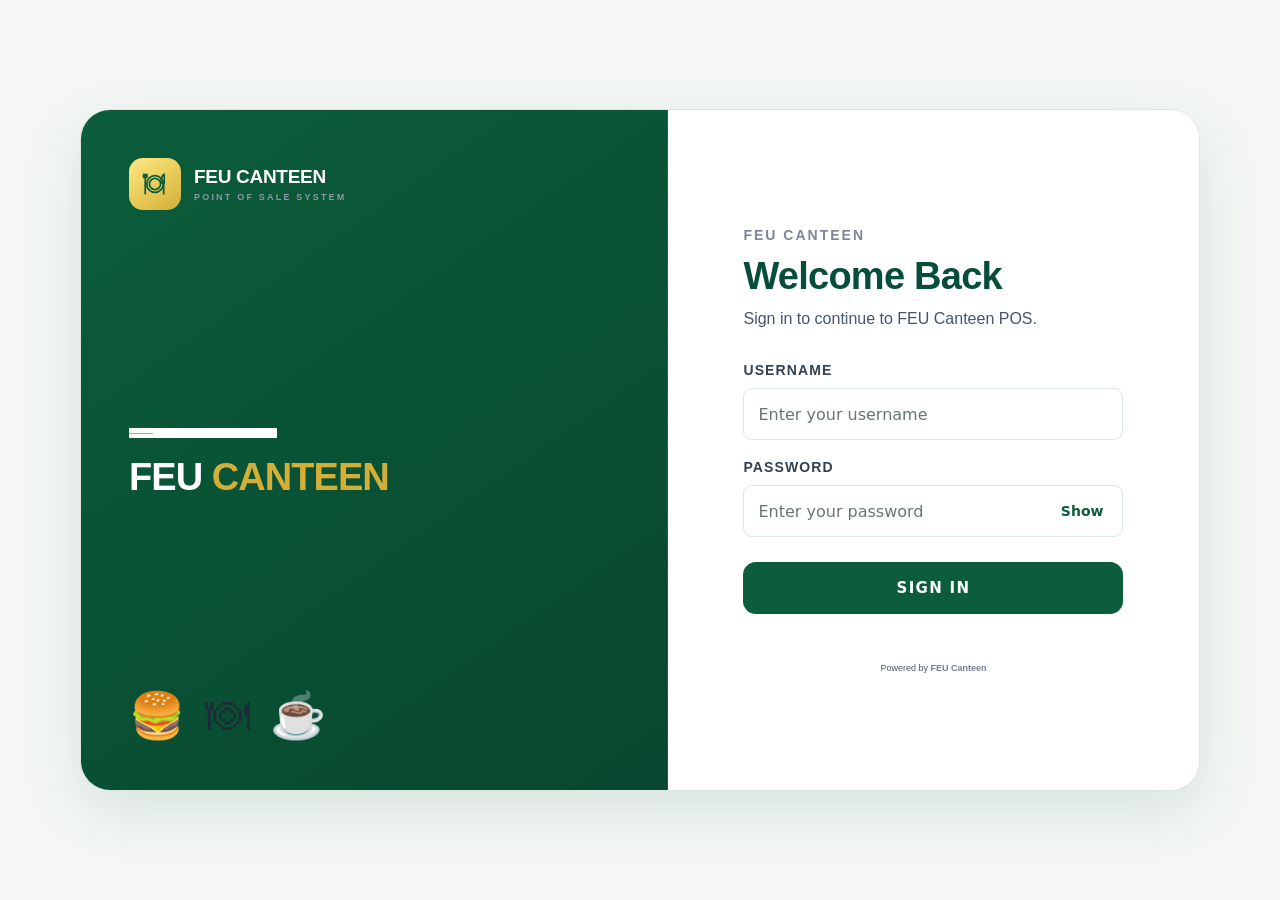
==== pages/account.html @ 1dea034b "Add files via upload" ====
<!DOCTYPE html>
<html lang="en">
<head>

    <meta charset="UTF-8">

    <meta
        name="viewport"
        content="width=device-width, initial-scale=1.0"
    >

    <title>Account Management - FEU CANTEEN</title>

    <link
        rel="stylesheet"
        href="../css/style.css"
    >

    <link
        rel="stylesheet"
        href="../css/canteen_motion.css"
    >

    <style>

        .account-page {
            max-width: 1500px;
            margin: auto;
            padding: 35px 42px;
        }

        .account-heading {
            display: flex;
            justify-content: space-between;
            align-items: flex-end;
            gap: 20px;
            margin-bottom: 22px;
        }

        .account-heading h2 {
            margin-top: 8px;
            font-family: "Playfair Display", Georgia, serif;
            font-size: 34px;
        }

        .account-heading p {
            margin-top: 6px;
            color: #7d869a;
            font-size: 12px;
        }

        .account-grid {
            display: grid;
            grid-template-columns: 1fr 1.6fr;
            gap: 16px;
        }

        .account-card {
            padding: 23px;
            border: 1px solid rgba(255,255,255,.08);
            border-radius: 18px;
            background: rgba(255,255,255,.045);

        }

        .account-card h3 {
            font-size: 15px;
        }

        .account-card-subtitle {
            margin-top: 5px;
            color: #697287;
            font-size: 9px;
        }

        .profile-large {
            display: flex;
            align-items: center;
            gap: 14px;
            margin-top: 22px;
            padding: 15px;
            border-radius: 13px;
            background: rgba(255,255,255,.035);
        }

        .profile-large-avatar {
            width: 52px;
            height: 52px;
            display: grid;
            place-items: center;
            border-radius: 50%;
            background: linear-gradient(135deg,#D4AF37,#F5E8B0);
            color: #0B5D3B;
            font-weight: 800;
            font-size: 17px;
        }

        .profile-large strong {
            display: block;
            font-size: 13px;
        }

        .profile-large span {
            display: block;
            margin-top: 4px;
            color: #7d869a;
            font-size: 9px;
        }

        .account-info {
            margin-top: 18px;
        }

        .info-row {
            display: flex;
            justify-content: space-between;
            gap: 15px;
            padding: 11px 0;
            border-bottom: 1px solid rgba(255,255,255,.055);
        }

        .info-row span {
            color: #717a8e;
            font-size: 10px;
        }

        .info-row strong {
            font-size: 10px;
        }

        .account-actions {
            display: flex;
            gap: 9px;
            margin-top: 18px;
        }

        .account-button {
            height: 40px;
            padding: 0 15px;
            border: 1px solid rgba(255,255,255,.09);
            border-radius: 9px;
            background: rgba(255,255,255,.045);
            color: #d9ddea;
            font-size: 10px;
            font-weight: 700;
            cursor: pointer;
            transition: .3s ease;
        }

        .account-button:hover {
            transform: translateY(-2px);
            background: rgba(255,255,255,.08);
        }

        .account-button.primary {
            border: none;
            background: linear-gradient(135deg,#f8fafc,#D4AF37);
            color: #0B5D3B;
        }

        .account-button.danger {
            border-color: rgba(248,113,113,.18);
            color: #fca5a5;
        }

        .account-stats {
            display: grid;
            grid-template-columns: repeat(3,1fr);
            gap: 10px;
            margin-top: 18px;
        }

        .account-stat {
            padding: 15px;
            border-radius: 12px;
            background: rgba(255,255,255,.035);
        }

        .account-stat span {
            display: block;
            color: #717a8e;
            font-size: 9px;
        }

        .account-stat strong {
            display: block;
            margin-top: 7px;
            font-size: 22px;
        }

        .staff-table-wrap {
            margin-top: 18px;
            overflow-x: auto;
        }

        .staff-table {
            width: 100%;
            border-collapse: collapse;
            min-width: 620px;
        }

        .staff-table th {
            padding: 11px;
            border-bottom: 1px solid rgba(255,255,255,.08);
            color: #687186;
            font-size: 8px;
            text-align: left;
            text-transform: uppercase;
            letter-spacing: 1px;
        }

        .staff-table td {
            padding: 13px 11px;
            border-bottom: 1px solid rgba(255,255,255,.05);
            color: #d8dce6;
            font-size: 10px;
        }

        .role-badge,
        .status-badge {
            display: inline-flex;
            padding: 5px 8px;
            border-radius: 7px;
            font-size: 8px;
            font-weight: 700;
        }

        .role-badge {
            background: rgba(212,175,55,.1);
            color: #D4AF37;
        }

        .status-badge.active {
            background: rgba(52,211,153,.08);
            color: #6ee7b7;
        }

        .status-badge.inactive {
            background: rgba(248,113,113,.08);
            color: #fca5a5;
        }

        .table-actions {
            display: flex;
            gap: 6px;
        }

        .table-button {
            padding: 6px 9px;
            border: 1px solid rgba(255,255,255,.08);
            border-radius: 7px;
            background: rgba(255,255,255,.035);
            color: #aeb6c7;
            font-size: 8px;
            cursor: pointer;
        }

        .table-button:hover {
            background: rgba(255,255,255,.08);
            color: #ffffff;
        }

        .modal-overlay {
            position: fixed;
            inset: 0;
            display: none;
            align-items: center;
            justify-content: center;
            padding: 20px;
            background: rgba(0,0,0,.72);

            z-index: 100;
        }

        .modal-overlay.show {
            display: flex;
        }

        .modal-box {
            width: min(460px,100%);
            padding: 25px;
            border: 1px solid rgba(255,255,255,.09);
            border-radius: 18px;
            background: #101321;
            box-shadow: 0 30px 90px rgba(0,0,0,.5);
        }

        .modal-box h3 {
            font-size: 18px;
        }

        .modal-box p {
            margin-top: 5px;
            color: #747d91;
            font-size: 10px;
        }

        .modal-form {
            margin-top: 20px;
        }

        .modal-field {
            margin-bottom: 13px;
        }

        .modal-field label {
            display: block;
            margin-bottom: 6px;
            color: #7e879a;
            font-size: 9px;
        }

        .modal-field input,
        .modal-field select {
            width: 100%;
            height: 43px;
            padding: 0 12px;
            border: 1px solid rgba(255,255,255,.09);
            border-radius: 9px;
            outline: none;
            background: rgba(255,255,255,.045);
            color: #ffffff;
            font-size: 10px;
        }

        .modal-field select option {
            background: #171a28;
            color: #ffffff;
        }

        .modal-actions {
            display: flex;
            justify-content: flex-end;
            gap: 8px;
            margin-top: 18px;
        }

        .empty-staff {
            padding: 30px;
            text-align: center;
            color: #687186;
            font-size: 10px;
        }

        @media (max-width: 900px) {

            .account-grid {
                grid-template-columns: 1fr;
            }

        }

        @media (max-width: 600px) {

            .account-page {
                padding: 25px 20px;
            }

            .account-heading {
                align-items: flex-start;
                flex-direction: column;
            }

            .account-stats {
                grid-template-columns: 1fr;
            }

        }

    </style>

    <link rel="stylesheet" href="../css/canteen_theme.css">
    <style>
        @keyframes accountPageEntrance {
            from { opacity: 0; transform: translateY(8px); }
            to { opacity: 1; transform: translateY(0); }
        }

        .account-page {
            max-width: 1500px !important;
            padding: 28px 34px 36px !important;
            animation: accountPageEntrance 360ms cubic-bezier(.2,.7,.2,1) both;
        }

        .account-heading { margin-bottom: 24px !important; }
        .account-heading h2 { font-size: 36px !important; letter-spacing: -.025em !important; }
        .account-heading p { margin-top: 8px !important; }
        .account-heading #addStaffButton { align-self: center; }

        .account-grid {
            grid-template-columns: minmax(300px, .9fr) minmax(0, 1.45fr) !important;
            gap: 18px !important;
        }

        .account-card {
            padding: 22px !important;
            border: 1px solid #DCE6E1 !important;
            border-radius: 14px !important;
            background: #fff !important;
            box-shadow: 0 8px 24px rgba(31,41,55,.045) !important;
            transition: border-color .18s ease, box-shadow .18s ease, transform .18s ease;
        }

        .account-card:hover {
            border-color: #C8D9CF !important;
            box-shadow: 0 12px 28px rgba(31,41,55,.07) !important;
            transform: translateY(-1px);
        }

        .account-card h3 { font-size: 18px !important; }
        .account-card-subtitle { margin-top: 5px !important; font-size: 13px !important; }
        .profile-large {
            gap: 15px;
            margin-top: 20px;
            padding: 16px;
            border: 1px solid #E3ECE6;
            border-radius: 12px;
            background: #F7FAF8 !important;
        }

        .profile-large-avatar.profile-avatar {
            flex: 0 0 58px;
            width: 58px !important;
            height: 58px !important;
            min-width: 58px !important;
            border: 0 !important;
            background: #D4AF37 !important;
            color: #0B5D3B !important;
            font-size: 13px !important;
            cursor: pointer;
        }

        .profile-large-avatar.profile-avatar:hover,
        .topbar .profile-avatar:hover {
            transform: translateY(-2px) scale(1.05);
        }

        .profile-large-avatar.profile-avatar,
        .topbar .profile-avatar {
            transition: transform .2s ease;
        }

        .profile-large strong { font-size: 16px !important; }
        .profile-large span { margin-top: 3px !important; font-size: 13px !important; color: #64748B !important; }
        .account-info { margin-top: 18px !important; }
        .info-row { padding: 12px 2px !important; border-bottom-color: #E8EEEA !important; }
        .info-row span { font-size: 13px !important; color: #64748B !important; }
        .info-row strong { font-size: 14px !important; color: #1F2937 !important; }

        .account-actions { gap: 9px !important; margin-top: 18px !important; }
        .account-page .account-button {
            min-height: 39px !important;
            height: 39px !important;
            padding: 0 13px !important;
            border-radius: 8px !important;
            font-size: 13px !important;
            font-weight: 650 !important;
            transition: background-color .18s ease, border-color .18s ease, color .18s ease, transform .18s ease, box-shadow .18s ease;
        }

        .account-page .account-button:not(.primary):not(.danger) {
            border: 1px solid #137A4B !important;
            background: #fff !important;
            color: #0B5D3B !important;
        }

        .account-page .account-button:not(.primary):not(.danger):hover {
            background: #EAF5EF !important;
            color: #08472F !important;
            transform: translateY(-1px);
        }

        .account-page .account-button.primary {
            border: 1px solid #0B5D3B !important;
            background: #0B5D3B !important;
            color: #fff !important;
        }

        .account-page .account-button.primary:hover {
            border-color: #08472F !important;
            background: #08472F !important;
            transform: translateY(-2px);
        }

        .account-page .account-button.danger {
            border: 1px solid #E4B6B6 !important;
            background: #FCEEEE !important;
            color: #9B3030 !important;
        }

        .account-page .account-button.danger:hover {
            border-color: #D99A9A !important;
            background: #F8E2E2 !important;
            color: #842424 !important;
            transform: translateY(-1px);
        }

        .account-stats { gap: 10px !important; margin-top: 17px !important; }
        .account-stat {
            min-height: 92px !important;
            padding: 14px !important;
            border: 1px solid #DCE6E1 !important;
            border-radius: 12px !important;
            background: #fff !important;
            box-shadow: 0 3px 10px rgba(31,41,55,.035) !important;
            transition: border-color .18s ease, box-shadow .18s ease, transform .18s ease;
        }

        .account-stat:hover {
            border-color: #C8D9CF !important;
            box-shadow: 0 7px 16px rgba(31,41,55,.07) !important;
            transform: translateY(-2px);
        }

        .account-stat span { font-size: 14px !important; color: #64748B !important; }
        .account-stat strong { margin-top: 8px !important; font-size: 30px !important; color: #0B5D3B !important; }
        .staff-table-wrap {
            margin-top: 16px !important;
            border: 1px solid #DCE6E1;
            border-radius: 10px;
            background: #fff;
        }

        .staff-table { min-width: 620px; border-spacing: 0; }
        .staff-table th {
            padding: 11px 10px !important;
            border-bottom: 1px solid #DCE6E1 !important;
            background: #F4F8F5 !important;
            color: #475569 !important;
            font-size: 11px !important;
            font-weight: 700 !important;
            letter-spacing: .08em !important;
        }

        .staff-table td {
            padding: 12px 10px !important;
            border-bottom: 1px solid #E8EEEA !important;
            color: #1F2937 !important;
            font-size: 13px !important;
            transition: background-color .16s ease;
        }

        .staff-table tbody tr:last-child td { border-bottom: 0 !important; }
        .staff-table tbody tr:hover td { background: #F7FAF8 !important; }
        .staff-table td strong { font-size: 13px !important; font-weight: 650 !important; }
        .role-badge, .status-badge { padding: 5px 9px !important; border-radius: 999px !important; font-size: 11px !important; font-weight: 650 !important; }
        .role-badge { border: 1px solid #E8D99E; background: #FBF6E5 !important; color: #806515 !important; }
        .status-badge.active { border: 1px solid #B8DCC6; background: #EAF5EF !important; color: #137A4B !important; }
        .status-badge.inactive { border: 1px solid #E4D3D3; background: #F5F1F1 !important; color: #7B5555 !important; }
        .table-actions { gap: 6px !important; }
        .account-page .table-button {
            min-height: 31px !important;
            height: 31px !important;
            padding: 0 9px !important;
            border-radius: 7px !important;
            font-size: 12px !important;
            font-weight: 600 !important;
            white-space: nowrap;
            transition: background-color .15s ease, border-color .15s ease, color .15s ease, transform .15s ease;
        }

        .account-page .action-edit { border: 1px solid #B8DCC6 !important; background: #EAF5EF !important; color: #137A4B !important; }
        .account-page .action-edit:hover { border-color: #8FC5A4 !important; background: #DFF0E5 !important; transform: translateY(-1px); }
        .account-page .action-toggle { border: 1px solid #E8D99E !important; background: #FBF6E5 !important; color: #806515 !important; }
        .account-page .action-toggle:hover { border-color: #D9C56F !important; background: #F7EFCB !important; transform: translateY(-1px); }
        .account-page .action-delete { border: 1px solid #E4B6B6 !important; background: #FCEEEE !important; color: #9B3030 !important; }
        .account-page .action-delete:hover { border-color: #D99A9A !important; background: #F8E2E2 !important; transform: translateY(-1px); }
        .profile-chevron { display: none !important; }

        @media (max-width: 900px) {
            .account-grid { grid-template-columns: 1fr !important; }
        }

        @media (max-width: 600px) {
            .account-page { padding: 20px 16px 28px !important; }
            .account-heading { gap: 14px !important; }
            .account-heading h2 { font-size: 30px !important; }
            .account-heading #addStaffButton { align-self: flex-start; }
            .account-stats { grid-template-columns: 1fr !important; }
        }

        @media (prefers-reduced-motion: reduce) {
            .account-page { animation: none; }
            .account-page *, .topbar .profile-avatar { transition-duration: .01ms !important; }
        }
    </style>
</head>

<body>



    <aside class="sidebar">

        <div class="brand">

            <div class="brand-mark"><svg viewBox="0 0 24 24" fill="none" stroke="currentColor" stroke-width="1.6" stroke-linecap="round" stroke-linejoin="round" aria-hidden="true"><circle cx="12" cy="12" r="7.7"/><circle cx="12" cy="12" r="5.2"/><path d="M3 3v5m-1.5-5v3M4.5 3v3M3 8v13M20 3c-2 2-2.5 5-2.5 8h3V3zm0 8v10"/></svg></div>

            <div>

                <h1>
                    FEU CANTEEN
                </h1><span>POINT OF SALE SYSTEM</span>

            </div>

        </div>

        <nav class="navigation">

            <a
                href="../index.html"
                class="nav-item"
            >
                <span class="nav-icon"><svg viewBox="0 0 24 24" fill="none" stroke="currentColor" stroke-width="1.8" stroke-linecap="round" stroke-linejoin="round" aria-hidden="true"><path d="m3 10 9-7 9 7v10a1 1 0 0 1-1 1h-6v-7h-4v7H4a1 1 0 0 1-1-1z"/></svg></span>
                <span>Dashboard</span>
            </a>

            <a
                href="pos.html"
                class="nav-item"
            >
                <span class="nav-icon"><svg viewBox="0 0 24 24" fill="none" stroke="currentColor" stroke-width="1.8" stroke-linecap="round" stroke-linejoin="round" aria-hidden="true"><path d="M3 4h2l2.2 11.1a2 2 0 0 0 2 1.6h8.6a2 2 0 0 0 1.9-1.4L22 8H6"/><circle cx="10" cy="20" r="1"/><circle cx="18" cy="20" r="1"/></svg></span>
                <span>POS</span>
            </a>

            <a
                href="products.html"
                class="nav-item"
            >
                <span class="nav-icon"><svg viewBox="0 0 24 24" fill="none" stroke="currentColor" stroke-width="1.8" stroke-linecap="round" stroke-linejoin="round" aria-hidden="true"><path d="M3 8h18M5 8c.4 6 3.1 9 7 9s6.6-3 7-9"/><path d="M5 5h14M7 12h10M9 15h6"/></svg></span>
                <span>Products</span>
            </a>

            <a
                href="inventory.html"
                class="nav-item"
            >
                <span class="nav-icon"><svg viewBox="0 0 24 24" fill="none" stroke="currentColor" stroke-width="1.8" stroke-linecap="round" stroke-linejoin="round" aria-hidden="true"><path d="m12 3 9 4.5v9L12 21l-9-4.5v-9z"/><path d="m3.5 7.7 8.5 4.5 8.5-4.5M12 12.2V21"/></svg></span>
                <span>Inventory</span>
            </a>

            <a
                href="sales.html"
                class="nav-item"
            >
                <span class="nav-icon"><svg viewBox="0 0 24 24" fill="none" stroke="currentColor" stroke-width="1.8" stroke-linecap="round" stroke-linejoin="round" aria-hidden="true"><path d="M6 3h12v18l-2-1.5-2 1.5-2-1.5-2 1.5-2-1.5L6 21z"/><path d="M9 8h6M9 12h6M9 16h4"/></svg></span>
                <span>Sales</span>
            </a>

            <a
                href="customers.html"
                class="nav-item"
            >
                <span class="nav-icon"><svg viewBox="0 0 24 24" fill="none" stroke="currentColor" stroke-width="1.8" stroke-linecap="round" stroke-linejoin="round" aria-hidden="true"><circle cx="9" cy="8" r="3"/><path d="M3 20v-1a6 6 0 0 1 12 0v1zM16 5.5a3 3 0 0 1 0 5.8M18 14a4.5 4.5 0 0 1 3 4.3V20h-3"/></svg></span>
                <span>Customers</span>
            </a>

            <a
                href="reports.html"
                class="nav-item"
            >
                <span class="nav-icon"><svg viewBox="0 0 24 24" fill="none" stroke="currentColor" stroke-width="1.8" stroke-linecap="round" stroke-linejoin="round" aria-hidden="true"><path d="M4 20V11h4v9M10 20V5h4v15M16 20v-7h4v7M3 20h18"/></svg></span>
                <span>Reports</span>
            </a>
<a href="settings.html" class="nav-item"><span class="nav-icon"><svg viewBox="0 0 24 24" fill="none" stroke="currentColor" stroke-width="1.8" stroke-linecap="round" stroke-linejoin="round" aria-hidden="true"><circle cx="12" cy="12" r="3"/><circle cx="12" cy="12" r="7.5"/><path d="M12 2v2m0 16v2M2 12h2m16 0h2m-4.34-9.66 1.42 1.42m-14.16 14.16 1.42 1.42m11.32 0 1.42-1.42M4.34 4.34 5.76 5.76"/></svg></span><span>Settings</span></a>
</nav>

    </aside>

    <main class="main-content">

        <header class="topbar">

            <div class="mobile-brand">
                <strong>
                    FEU Canteen
                </strong>
            </div>

            <div class="topbar-right">

                <div class="live-time">

                    <span class="live-dot"></span>

                    <span id="liveTime">--:--:-- --</span>

                </div>

                <div class="profile">

                    <div class="profile-avatar"><span class="profile-avatar-text">FEU</span></div>

                    <div class="profile-info">

                        <strong>
                            Canteen Owner
                        </strong>

                        <span>
                            Owner
                        </span>

                    </div>

                </div>

            </div>

        </header>

        <section class="account-page">

            <div class="account-heading">

                <div>

                    <span class="eyebrow">
                        FEU CANTEEN
                    </span>

                    <h2>
                        Account Management
                    </h2>

                    <p>
                        Manage administrator access and staff accounts.
                    </p>

                </div>

                <button
                    class="account-button primary"
                    id="addStaffButton"
                >
                    + Add Staff
                </button>

            </div>

            <div class="account-grid">

                <section class="account-card">

                    <h3>
                        Owner Account
                    </h3>

                    <div class="account-card-subtitle">
                        Full system access
                    </div>

                    <div class="profile-large">

                        <div class="profile-large-avatar profile-avatar">FEU</div>

                        <div>

                            <strong id="adminName">
                                Canteen Owner
                            </strong>

                            <span>
                                Owner
                            </span>

                        </div>

                    </div>

                    <div class="account-info">

                        <div class="info-row">

                            <span>
                                Username
                            </span>

                            <strong id="adminUsername">
                                admin
                            </strong>

                        </div>

                        <div class="info-row">

                            <span>
                                Role
                            </span>

                            <strong>
                                Owner
                            </strong>

                        </div>

                        <div class="info-row">

                            <span>
                                Access
                            </span>

                            <strong>
                                Full Access
                            </strong>

                        </div>

                    </div>

                    <div class="account-actions">

                        <button
                            class="account-button"
                            id="changePasswordButton"
                        >
                            Change Password
                        </button>

                        <button
                            class="account-button danger"
                            id="logoutButton"
                        >
                            Logout
                        </button>

                    </div>

                </section>

                <section class="account-card">

                    <h3>
                        Staff Accounts
                    </h3>

                    <div class="account-card-subtitle">
                        Staff can operate POS but cannot manage sensitive system settings.
                    </div>

                    <div class="account-stats">

                        <div class="account-stat">

                            <span>
                                Total Accounts
                            </span>

                            <strong id="totalAccounts">
                                0
                            </strong>

                        </div>

                        <div class="account-stat">

                            <span>
                                Staff
                            </span>

                            <strong id="staffCount">
                                0
                            </strong>

                        </div>

                        <div class="account-stat">

                            <span>
                                Active
                            </span>

                            <strong id="activeCount">
                                0
                            </strong>

                        </div>

                    </div>

                    <div
                        class="staff-table-wrap"
                        id="staffTableContainer"
                    ></div>

                </section>

            </div>

        </section>

        <footer>

            <span>
                FEU Canteen Point of Sale System
            </span>

            <span>
                Offline System
            </span>

        </footer>

    </main>

    <div
        class="modal-overlay"
        id="staffModal"
    >

        <div class="modal-box">

            <h3 id="staffModalTitle">
                Add Staff Account
            </h3>

            <p>
                Create an account for your cashier or staff member.
            </p>

            <form
                class="modal-form"
                id="staffForm"
            >

                <div class="modal-field">

                    <label>
                        FULL NAME
                    </label>

                    <input
                        id="staffName"
                        type="text"
                        required
                    >

                </div>

                <div class="modal-field">

                    <label>
                        USERNAME
                    </label>

                    <input
                        id="staffUsername"
                        type="text"
                        required
                    >

                </div>

                <div class="modal-field">

                    <label>
                        PASSWORD
                    </label>

                    <input
                        id="staffPassword"
                        type="password"
                        required
                    >

                </div>

                <div class="modal-field">

                    <label>
                        ROLE
                    </label>

                    <select id="staffRole">

                        <option value="Staff">
                            Staff
                        </option>

                    </select>

                </div>

                <div class="modal-actions">

                    <button
                        type="button"
                        class="account-button"
                        id="cancelStaffButton"
                    >
                        Cancel
                    </button>

                    <button
                        type="submit"
                        class="account-button primary"
                    >
                        Save Staff
                    </button>

                </div>

            </form>

        </div>

    </div>

    <div
        class="modal-overlay"
        id="passwordModal"
    >

        <div class="modal-box">

            <h3>
                Change Password
            </h3>

            <p>
                Update the administrator password.
            </p>

            <form
                class="modal-form"
                id="passwordForm"
            >

                <div class="modal-field">

                    <label>
                        CURRENT PASSWORD
                    </label>

                    <input
                        id="currentPassword"
                        type="password"
                        required
                    >

                </div>

                <div class="modal-field">

                    <label>
                        NEW PASSWORD
                    </label>

                    <input
                        id="newPassword"
                        type="password"
                        required
                    >

                </div>

                <div class="modal-field">

                    <label>
                        CONFIRM NEW PASSWORD
                    </label>

                    <input
                        id="confirmPassword"
                        type="password"
                        required
                    >

                </div>

                <div class="modal-actions">

                    <button
                        type="button"
                        class="account-button"
                        id="cancelPasswordButton"
                    >
                        Cancel
                    </button>

                    <button
                        type="submit"
                        class="account-button primary"
                    >
                        Update Password
                    </button>

                </div>

            </form>

        </div>

    </div>

    <script src="../js/store-scope.js"></script>
    <script src="../js/app.js"></script>

    <script>

        (function() {

            const USERS_KEY =
                "feuCanteenUsers";

            const SESSION_KEY_ACCOUNT =
                "feuCanteenSession";

            const ADMIN_USERNAME =
                "admin";

            const PASSWORD_HASH_ALGORITHM = "SHA-256";

            let editingStaffId =
                null;

            function getSession() {
                try {
                    return JSON.parse(
                        localStorage.getItem(SESSION_KEY_ACCOUNT) || "null"
                    );
                } catch (error) {
                    return null;
                }
            }

            function requireOwner() {
                const session = getSession();

                if (!session || String(session.role || "").toLowerCase() !== "administrator") {
                    window.location.href = "../index.html";
                    return false;
                }

                return true;
            }

            function getUsers() {

                const saved =
                    localStorage.getItem(
                        USERS_KEY
                    );

                let users = [];

                if (saved) {

                    try {

                        users =
                            JSON.parse(
                                saved
                            );

                    } catch (error) {

                        users = [];

                    }
                }

                if (
                    !Array.isArray(users)
                ) {

                    users = [];

                }

                return users;

            }

            function saveUsers(
                users
            ) {

                localStorage.setItem(
                    USERS_KEY,
                    JSON.stringify(
                        users
                    )
                );

            }

            async function hashPassword(value) {
                if (!window.crypto || !window.crypto.subtle || !window.TextEncoder) return "plain:" + String(value);
                const digest = await window.crypto.subtle.digest(
                    PASSWORD_HASH_ALGORITHM,
                    new TextEncoder().encode(String(value))
                );
                return Array.from(new Uint8Array(digest)).map(function(byte) {
                    return byte.toString(16).padStart(2, "0");
                }).join("");
            }

            async function passwordMatches(user, value) {
                return user.passwordHash
                    ? user.passwordHash === await hashPassword(value)
                    : String(user.password || "") === String(value);
            }

            function renderAccounts() {

                const users =
                    getUsers();

                const staff =
                    users.filter(
                        function(user) {

                            return String(
                                user.role ||
                                ""
                            ).toLowerCase() ===
                            "staff";

                        }
                    );

                const active =
                    users.filter(
                        function(user) {

                            return String(
                                user.status ||
                                "active"
                            ).toLowerCase() ===
                            "active";

                        }
                    );

                document.getElementById(
                    "totalAccounts"
                ).textContent =
                    users.length;

                document.getElementById(
                    "staffCount"
                ).textContent =
                    staff.length;

                document.getElementById(
                    "activeCount"
                ).textContent =
                    active.length;

                const container =
                    document.getElementById(
                        "staffTableContainer"
                    );

                if (
                    staff.length === 0
                ) {

                    container.innerHTML = `
                        <div class="empty-staff">
                            No staff accounts yet.
                        </div>
                    `;

                    return;
                }

                const rows =
                    staff.map(
                        function(user) {

                            const status =
                                String(
                                    user.status ||
                                    "active"
                                ).toLowerCase();

                            return `
                                <tr>

                                    <td>
                                        <strong>
                                            ${escapeHTML(
                                                user.name ||
                                                user.username
                                            )}
                                        </strong>
                                    </td>

                                    <td>
                                        ${escapeHTML(
                                            user.username
                                        )}
                                    </td>

                                    <td>
                                        <span class="role-badge">
                                            Staff
                                        </span>
                                    </td>

                                    <td>
                                        <span class="status-badge ${status}">
                                            ${
                                                status ===
                                                "active"
                                                    ? "Active"
                                                    : "Inactive"
                                            }
                                        </span>
                                    </td>

                                    <td>

                                        <div class="table-actions">

                                            <button
                                                class="table-button action-edit"
                                                data-account-action="edit"
                                                data-account-id="${escapeHTML(user.id)}"
                                            >
                                                Edit
                                            </button>

                                            <button
                                                class="table-button action-toggle"
                                                data-account-action="toggle"
                                                data-account-id="${escapeHTML(user.id)}"
                                            >
                                                ${
                                                    status ===
                                                    "active"
                                                        ? "Disable"
                                                        : "Enable"
                                                }
                                            </button>

                                            <button
                                                class="table-button action-delete"
                                                data-account-action="delete"
                                                data-account-id="${escapeHTML(user.id)}"
                                            >
                                                Delete
                                            </button>

                                        </div>

                                    </td>

                                </tr>
                            `;

                        }
                    ).join("");

                container.innerHTML = `
                    <table class="staff-table">

                        <thead>

                            <tr>

                                <th>
                                    Name
                                </th>

                                <th>
                                    Username
                                </th>

                                <th>
                                    Role
                                </th>

                                <th>
                                    Status
                                </th>

                                <th>
                                    Actions
                                </th>

                            </tr>

                        </thead>

                        <tbody>
                            ${rows}
                        </tbody>

                    </table>
                `;

            }

            window.editStaff =
                function(id) {

                    const users =
                        getUsers();

                    const user =
                        users.find(
                            function(account) {

                                return (
                                    account.id ===
                                    id
                                );

                            }
                        );

                    if (!user) {
                        return;
                    }

                    editingStaffId =
                        id;

                    document.getElementById(
                        "staffModalTitle"
                    ).textContent =
                        "Edit Staff Account";

                    document.getElementById(
                        "staffName"
                    ).value =
                        user.name || "";

                    document.getElementById(
                        "staffUsername"
                    ).value =
                        user.username || "";

                    document.getElementById(
                        "staffPassword"
                    ).value =
                        "";

                    document.getElementById("staffPassword").required = false;
                    document.getElementById("staffPassword").placeholder = "Leave blank to keep the current password";

                    document.getElementById(
                        "staffModal"
                    ).classList.add(
                        "show"
                    );

                };

            window.toggleStaff =
                function(id) {

                    const users =
                        getUsers();

                    const user =
                        users.find(
                            function(account) {

                                return (
                                    account.id ===
                                    id
                                );

                            }
                        );

                    if (!user) {
                        return;
                    }

                    user.status =
                        String(
                            user.status ||
                            "active"
                        ).toLowerCase() ===
                        "active"
                            ? "inactive"
                            : "active";

                    saveUsers(
                        users
                    );

                    renderAccounts();

                };

            window.deleteStaff =
                function(id) {

                    const confirmed =
                        confirm(
                            "Delete this staff account?"
                        );

                    if (!confirmed) {
                        return;
                    }

                    const users =
                        getUsers();

                    const updated =
                        users.filter(
                            function(user) {

                                return (
                                    user.id !==
                                    id
                                );

                            }
                        );

                    saveUsers(
                        updated
                    );

                    renderAccounts();

                };

            document.getElementById(
                "addStaffButton"
            ).addEventListener(
                "click",
                function() {

                    editingStaffId =
                        null;

                    document.getElementById(
                        "staffModalTitle"
                    ).textContent =
                        "Add Staff Account";

                    document.getElementById(
                        "staffForm"
                    ).reset();

                    document.getElementById("staffPassword").required = true;
                    document.getElementById("staffPassword").placeholder = "Password";

                    document.getElementById(
                        "staffModal"
                    ).classList.add(
                        "show"
                    );

                }
            );

            document.getElementById(
                "cancelStaffButton"
            ).addEventListener(
                "click",
                function() {

                    document.getElementById(
                        "staffModal"
                    ).classList.remove(
                        "show"
                    );

                }
            );

            document.getElementById(
                "staffForm"
            ).addEventListener(
                "submit",
                async function(event) {

                    event.preventDefault();

                    const users =
                        getUsers();

                    const name =
                        document.getElementById(
                            "staffName"
                        ).value.trim();

                    const username =
                        document.getElementById(
                            "staffUsername"
                        ).value.trim();

                    const password =
                        document.getElementById(
                            "staffPassword"
                        ).value;

                    const duplicate =
                        users.find(
                            function(user) {

                                return (
                                    String(
                                        user.username ||
                                        ""
                                    ).toLowerCase() ===
                                    username.toLowerCase() &&
                                    user.id !==
                                    editingStaffId
                                );

                            }
                        );

                    if (duplicate || (window.feuUsernameTaken && window.feuUsernameTaken(username, editingStaffId))) {

                        alert(
                            "That username already exists."
                        );

                        return;
                    }

                    if (
                        editingStaffId
                    ) {

                        const user =
                            users.find(
                                function(account) {

                                    return (
                                        account.id ===
                                        editingStaffId
                                    );

                                }
                            );

                        if (user) {

                            user.name =
                                name;

                            user.username =
                                username;

                            if (password) {
                                try {
                                    user.passwordHash = await hashPassword(password);
                                    user.passwordHashAlgorithm = PASSWORD_HASH_ALGORITHM;
                                    delete user.password;
                                } catch (hashError) {
                                    alert("Secure password hashing is unavailable in this browser.");
                                    return;
                                }
                            }

                        }

                    } else {

                        let passwordHash;
                        try {
                            passwordHash = await hashPassword(password);
                        } catch (hashError) {
                            alert("Secure password hashing is unavailable in this browser.");
                            return;
                        }

                        users.push({

                            id:
                                "USR-" +
                                Date.now(),

                            name:
                                name,

                            username:
                                username,

                            passwordHash: passwordHash,

                            passwordHashAlgorithm: PASSWORD_HASH_ALGORITHM,

                            role:
                                "Staff",

                            status:
                                "active"

                        });

                    }

                    saveUsers(
                        users
                    );

                    document.getElementById(
                        "staffModal"
                    ).classList.remove(
                        "show"
                    );

                    renderAccounts();

                }
            );

            document.getElementById(
                "changePasswordButton"
            ).addEventListener(
                "click",
                function() {

                    document.getElementById(
                        "passwordForm"
                    ).reset();

                    document.getElementById(
                        "passwordModal"
                    ).classList.add(
                        "show"
                    );

                }
            );

            document.getElementById(
                "cancelPasswordButton"
            ).addEventListener(
                "click",
                function() {

                    document.getElementById(
                        "passwordModal"
                    ).classList.remove(
                        "show"
                    );

                }
            );

            document.getElementById(
                "passwordForm"
            ).addEventListener(
                "submit",
                async function(event) {

                    event.preventDefault();

                    const users =
                        getUsers();

                    const session =
                        JSON.parse(
                            localStorage.getItem(
                                SESSION_KEY_ACCOUNT
                            )
                        );

                    const admin =
                        users.find(
                            function(user) {

                                return (
                                    user.id ===
                                    session.id
                                );

                            }
                        );

                    if (!admin) {
                        return;
                    }

                    const current =
                        document.getElementById(
                            "currentPassword"
                        ).value;

                    const newPassword =
                        document.getElementById(
                            "newPassword"
                        ).value;

                    const confirmPassword =
                        document.getElementById(
                            "confirmPassword"
                        ).value;

                    let currentMatches = false;
                    try {
                        currentMatches = await passwordMatches(admin, current);
                    } catch (hashError) {
                        alert("Secure password verification is unavailable in this browser.");
                        return;
                    }

                    if (!currentMatches) {

                        alert(
                            "Current password is incorrect."
                        );

                        return;
                    }

                    if (
                        newPassword.length <
                        4
                    ) {

                        alert(
                            "New password must be at least 4 characters."
                        );

                        return;
                    }

                    if (
                        newPassword !==
                        confirmPassword
                    ) {

                        alert(
                            "New passwords do not match."
                        );

                        return;
                    }

                    try {
                        admin.passwordHash = await hashPassword(newPassword);
                        admin.passwordHashAlgorithm = PASSWORD_HASH_ALGORITHM;
                        delete admin.password;
                    } catch (hashError) {
                        alert("Secure password hashing is unavailable in this browser.");
                        return;
                    }

                    saveUsers(
                        users
                    );

                    document.getElementById(
                        "passwordModal"
                    ).classList.remove(
                        "show"
                    );

                    alert(
                        "Owner password updated."
                    );

                }
            );

            document.getElementById(
                "logoutButton"
            ).addEventListener(
                "click",
                function() {

                    const confirmed =
                        confirm(
                            "Are you sure you want to logout?"
                        );

                    if (!confirmed) {
                        return;
                    }

                    localStorage.removeItem(
                        SESSION_KEY_ACCOUNT
                    );

                    window.location.href =
                        "login.html";

                }
            );

            function loadOwner() {

                const users =
                    getUsers();

                const session =
                    JSON.parse(
                        localStorage.getItem(
                            SESSION_KEY_ACCOUNT
                        )
                    );

                if (!session) {
                    return;
                }

                const admin =
                    users.find(
                        function(user) {

                            return (
                                user.id ===
                                session.id
                            );

                        }
                    );

                if (!admin) {
                    return;
                }

                document.getElementById(
                    "adminName"
                ).textContent =
                    admin.name ||
                    admin.username;

                document.getElementById(
                    "adminUsername"
                ).textContent =
                    admin.username;

            }

            function escapeHTML(
                value
            ) {

                return String(
                    value ?? ""
                )
                    .replace(
                        /&/g,
                        "&amp;"
                    )
                    .replace(
                        /</g,
                        "&lt;"
                    )
                    .replace(
                        />/g,
                        "&gt;"
                    )
                    .replace(
                        /"/g,
                        "&quot;"
                    )
                    .replace(
                        /'/g,
                        "&#039;"
                    );

            }

            document.addEventListener(
                "DOMContentLoaded",
                function() {

                    loadOwner();

                    renderAccounts();

                    document.getElementById("staffTableContainer").addEventListener(
                        "click",
                        function(event) {
                            const button = event.target.closest("[data-account-action]");

                            if (!button) {
                                return;
                            }

                            const id = button.getAttribute("data-account-id");
                            const action = button.getAttribute("data-account-action");

                            if (action === "edit") {
                                editStaff(id);
                            }

                            if (action === "toggle") {
                                toggleStaff(id);
                            }

                            if (action === "delete") {
                                deleteStaff(id);
                            }
                        }
                    );

                }
            );

        })();

    </script>

</body>
</html>
---- css/style.css ----
* {
    box-sizing: border-box;
    margin: 0;
    padding: 0;
}

html {
    scroll-behavior: smooth;
}

body {
    min-height: 100vh;
    font-family: Inter, Arial, sans-serif;
    background: #080b14;
    color: #f8fafc;
    overflow-x: hidden;
}

a {
    color: inherit;
    text-decoration: none;
}























.sidebar {
    position: fixed;
    top: 0;
    left: 0;
    width: 260px;
    height: 100vh;
    padding: 28px 18px;
    display: flex;
    flex-direction: column;
    background: rgba(8, 11, 20, 0.72);
    border-right: 1px solid rgba(255, 255, 255, 0.08);

    z-index: 20;
}

.brand {
    display: flex;
    align-items: center;
    gap: 12px;
    padding: 0 10px 35px;
}

.brand-mark {
    width: 42px;
    height: 42px;
    display: grid;
    place-items: center;
    border-radius: 12px;
    background: linear-gradient(135deg, #ffffff, #D4AF37);
    color: #1F2937;
    font-size: 21px;
    font-weight: 800;
    box-shadow: 0 0 30px rgba(212, 175, 55, 0.25);
}

.brand h1 {
    font-size: 18px;
    letter-spacing: -0.5px;
}

.brand span {
    display: block;
    margin-top: 2px;
    color: #8b93a7;
    font-size: 10px;
    letter-spacing: 1.5px;
    text-transform: uppercase;
}

.navigation {
    display: flex;
    flex-direction: column;
    gap: 7px;
}

.nav-item {
    position: relative;
    display: flex;
    align-items: center;
    gap: 13px;
    padding: 12px 14px;
    border-radius: 10px;
    color: #8e96aa;
    font-size: 13px;
    font-weight: 500;
    transition: 0.3s ease;
}

.nav-item:hover {
    color: #ffffff;
    background: rgba(255, 255, 255, 0.06);
    transform: translateX(4px);
}

.nav-item.active {
    color: #ffffff;
    background: rgba(255, 255, 255, 0.09);
    box-shadow: inset 0 0 0 1px rgba(255, 255, 255, 0.06);
}

.nav-item.active::before {
    content: "";
    position: absolute;
    left: 0;
    width: 3px;
    height: 20px;
    border-radius: 0 5px 5px 0;
    background: #D4AF37;
    box-shadow: 0 0 15px rgba(212, 175, 55, 0.8);
}

.nav-icon {
    width: 21px;
    text-align: center;
    font-size: 17px;
}

.sidebar-bottom {
    margin-top: auto;
}

.system-status {
    display: flex;
    align-items: center;
    gap: 10px;
    margin: 18px 5px 0;
    padding: 12px;
    border: 1px solid rgba(255, 255, 255, 0.07);
    border-radius: 12px;
    background: rgba(255, 255, 255, 0.035);
}

.status-dot {
    width: 8px;
    height: 8px;
    flex-shrink: 0;
    border-radius: 50%;
    background: #34d399;
    box-shadow: 0 0 12px rgba(52, 211, 153, 0.8);
    animation: pulse 2s infinite;
}

@keyframes pulse {
    50% {
        opacity: 0.4;
        transform: scale(0.75);
    }
}

.system-status strong {
    display: block;
    font-size: 11px;
}

.system-status small {
    display: block;
    margin-top: 3px;
    color: #71798d;
    font-size: 9px;
}

.main-content {
    min-height: 100vh;
    margin-left: 260px;
}

.topbar {
    height: 78px;
    padding: 0 42px;
    display: flex;
    align-items: center;
    justify-content: space-between;
    border-bottom: 1px solid rgba(255, 255, 255, 0.07);
    background: rgba(8, 11, 20, 0.32);

}

.mobile-brand {
    display: none;
}

.topbar-right {
    width: 100%;
    display: flex;
    justify-content: flex-end;
    align-items: center;
    gap: 28px;
}

.live-time {
    display: flex;
    align-items: center;
    gap: 8px;
    color: #9da5b8;
    font-size: 12px;
    font-variant-numeric: tabular-nums;
}

.live-dot {
    width: 6px;
    height: 6px;
    border-radius: 50%;
    background: #34d399;
    box-shadow: 0 0 10px #34d399;
}

.profile {
    display: flex;
    align-items: center;
    gap: 10px;
}

.profile-avatar {
    width: 36px;
    height: 36px;
    display: grid;
    place-items: center;
    border-radius: 50%;
    background: linear-gradient(135deg, #D4AF37, #F5E8B0);
    color: #0B5D3B;
    font-weight: 800;
    font-size: 13px;
}

.profile-info strong {
    display: block;
    font-size: 12px;
}

.profile-info span {
    display: block;
    margin-top: 2px;
    color: #747d91;
    font-size: 10px;
}

.dashboard {
    max-width: 1500px;
    margin: auto;
    padding: 38px 42px 30px;
}

.welcome {
    position: relative;
    min-height: 320px;
    display: flex;
    justify-content: space-between;
    align-items: center;
    padding: 45px 55px;
    overflow: hidden;
    border: 1px solid rgba(255, 255, 255, 0.08);
    border-radius: 25px;
    background: linear-gradient(120deg, rgba(255, 255, 255, 0.075), rgba(255, 255, 255, 0.025));

    animation: reveal 0.8s ease both;
}

.welcome::after {
    content: "";
    position: absolute;
    width: 400px;
    height: 400px;
    right: 10%;
    top: -250px;
    border-radius: 50%;
    border: 1px solid rgba(255, 255, 255, 0.08);
}

.eyebrow,
.panel-label {
    color: #D4AF37;
    font-size: 9px;
    font-weight: 700;
    letter-spacing: 2.5px;
}

.welcome h2 {
    margin-top: 12px;
    font-family: "Playfair Display", Georgia, serif;
    font-size: clamp(40px, 5vw, 66px);
    line-height: 0.98;
    letter-spacing: -2px;
}

.welcome h2 span {
    color: #D4AF37;
}

.welcome p {
    max-width: 480px;
    margin-top: 20px;
    color: #8d96aa;
    font-size: 13px;
    line-height: 1.8;
}

.welcome-actions {
    display: flex;
    gap: 10px;
    margin-top: 27px;
}

.primary-button,
.secondary-button {
    display: inline-flex;
    align-items: center;
    justify-content: center;
    gap: 18px;
    min-height: 45px;
    padding: 0 18px;
    border-radius: 9px;
    font-size: 11px;
    font-weight: 700;
    transition: 0.3s ease;
}

.primary-button {
    color: #151221;
    background: #f8fafc;
}

.primary-button:hover {
    transform: translateY(-3px);
    box-shadow: 0 12px 30px rgba(255, 255, 255, 0.15);
}

.secondary-button {
    color: #d9ddea;
    border: 1px solid rgba(255, 255, 255, 0.12);
    background: rgba(255, 255, 255, 0.04);
}

.secondary-button:hover {
    background: rgba(255, 255, 255, 0.08);
    transform: translateY(-3px);
}







.ring-one {
    width: 190px;
    height: 190px;
    animation: rotateRing 15s linear infinite;
}

.ring-two {
    width: 280px;
    height: 280px;
    border-style: dashed;
    animation: rotateRingReverse 20s linear infinite;
}

@keyframes rotateRing {
    to {
        transform: translate(-50%, -50%) rotate(360deg);
    }
}

@keyframes rotateRingReverse {
    to {
        transform: translate(-50%, -50%) rotate(-360deg);
    }
}









@keyframes cardFloatOne {
    50% {
        transform: translateY(-13px) rotate(5deg);
    }
}

@keyframes cardFloatTwo {
    50% {
        transform: translateY(12px) rotate(-5deg);
    }
}

@keyframes cardFloatThree {
    50% {
        transform: translateY(-9px) rotate(-4deg);
    }
}

.stats-grid {
    display: grid;
    grid-template-columns: repeat(4, 1fr);
    gap: 15px;
    margin-top: 18px;
}

.stat-card,
.glass-panel {
    border: 1px solid rgba(255, 255, 255, 0.08);
    background: rgba(255, 255, 255, 0.045);

}

.stat-card {
    padding: 20px;
    border-radius: 16px;
    transition: 0.35s ease;
    animation: reveal 0.8s ease both;
}

.stat-card:hover {
    transform: translateY(-5px);
    border-color: rgba(212, 175, 55, 0.25);
    background: rgba(255, 255, 255, 0.065);
}

.stat-top {
    display: flex;
    align-items: center;
    justify-content: space-between;
    color: #8992a6;
    font-size: 11px;
}

.stat-icon {
    width: 30px;
    height: 30px;
    display: grid;
    place-items: center;
    border-radius: 8px;
    color: #D4AF37;
    background: rgba(212, 175, 55, 0.08);
    font-weight: 700;
}

.stat-value {
    margin-top: 15px;
    font-size: 28px;
    font-weight: 700;
    letter-spacing: -1px;
}

.stat-bottom {
    display: flex;
    gap: 8px;
    margin-top: 9px;
    color: #626b7f;
    font-size: 9px;
}

.positive {
    color: #6ee7b7;
}

.warning {
    color: #fbbf24;
}

.content-grid {
    display: grid;
    grid-template-columns: 1.6fr 1fr;
    gap: 15px;
    margin-top: 18px;
}

.bottom-grid {
    display: grid;
    grid-template-columns: 1.3fr 1fr;
    gap: 15px;
    margin-top: 18px;
}

.glass-panel {
    border-radius: 16px;
    padding: 22px;
    animation: reveal 0.9s ease both;
}

.panel-header {
    display: flex;
    justify-content: space-between;
    align-items: flex-start;
}

.panel-header h3 {
    margin-top: 6px;
    font-size: 15px;
}

.panel-header a,
.period {
    color: #8f98ad;
    font-size: 10px;
}

.panel-header a:hover {
    color: #ffffff;
}

.chart {
    position: relative;
    height: 220px;
    margin-top: 25px;
}

.chart-line {
    position: absolute;
    left: 0;
    right: 0;
    border-top: 1px solid rgba(255, 255, 255, 0.055);
}

.line-one {
    top: 15%;
}

.line-two {
    top: 40%;
}

.line-three {
    top: 65%;
}

.line-four {
    top: 90%;
}

.chart-bars {
    position: absolute;
    inset: 15% 0 10% 0;
    display: flex;
    align-items: flex-end;
    justify-content: space-around;
    gap: 20px;
}

.bar {
    position: relative;
    width: 28px;
    max-width: 12%;
    border-radius: 7px 7px 2px 2px;
    background: linear-gradient(to top, rgba(212, 175, 55, 0.15), rgba(212, 175, 55, 0.5));
    transform-origin: bottom;
    animation: barGrow 1.2s ease both;
}

.bar span {
    position: absolute;
    top: 0;
    left: 50%;
    width: 5px;
    height: 5px;
    border-radius: 50%;
    transform: translate(-50%, -50%);
    background: #F5E8B0;
    box-shadow: 0 0 12px #D4AF37;
}

.active-bar {
    background: linear-gradient(to top, rgba(212, 175, 55, 0.2), rgba(212, 175, 55, 0.7));
}

.active-bar span {
    background: #F5E8B0;
    box-shadow: 0 0 14px #F5E8B0;
}

@keyframes barGrow {
    from {
        transform: scaleY(0);
    }

    to {
        transform: scaleY(1);
    }
}

.chart-days {
    position: absolute;
    bottom: -3px;
    left: 0;
    right: 0;
    display: flex;
    justify-content: space-around;
    color: #626b7f;
    font-size: 9px;
}

.quick-actions {
    display: flex;
    flex-direction: column;
    gap: 10px;
    margin-top: 18px;
}

.quick-action {
    display: flex;
    align-items: center;
    gap: 12px;
    padding: 12px;
    border-radius: 10px;
    border: 1px solid transparent;
    background: rgba(255, 255, 255, 0.035);
    transition: 0.3s ease;
}

.quick-action:hover {
    transform: translateX(5px);
    border-color: rgba(255, 255, 255, 0.08);
    background: rgba(255, 255, 255, 0.07);
}

.quick-icon {
    width: 35px;
    height: 35px;
    display: grid;
    place-items: center;
    border-radius: 9px;
    background: rgba(212, 175, 55, 0.09);
    color: #D4AF37;
}

.quick-action strong {
    display: block;
    font-size: 11px;
}

.quick-action span {
    display: block;
    margin-top: 3px;
    color: #687186;
    font-size: 9px;
}

.quick-action b {
    margin-left: auto;
    color: #687186;
    font-size: 15px;
}

.transactions,
.stock-list {
    margin-top: 17px;
}

.empty-state {
    min-height: 130px;
    display: flex;
    flex-direction: column;
    align-items: center;
    justify-content: center;
    gap: 5px;
    color: #70798d;
    text-align: center;
}

.empty-icon {
    margin-bottom: 5px;
    color: #a99ddd;
    font-size: 23px;
}

.empty-state strong {
    color: #aeb6c7;
    font-size: 11px;
}

.empty-state span {
    font-size: 9px;
}

.transaction {
    display: flex;
    align-items: center;
    gap: 12px;
    padding: 12px 0;
    border-bottom: 1px solid rgba(255, 255, 255, 0.055);
}

.transaction:last-child {
    border-bottom: none;
}

.transaction-icon {
    width: 35px;
    height: 35px;
    display: grid;
    place-items: center;
    border-radius: 9px;
    background: rgba(52, 211, 153, 0.08);
    color: #6ee7b7;
}

.transaction-info {
    flex: 1;
}

.transaction-info strong {
    display: block;
    font-size: 11px;
}

.transaction-info span {
    display: block;
    margin-top: 3px;
    color: #626b7f;
    font-size: 9px;
}

.transaction-total {
    font-size: 11px;
    font-weight: 700;
}

.stock-item {
    display: flex;
    align-items: center;
    gap: 12px;
    padding: 11px 0;
    border-bottom: 1px solid rgba(255, 255, 255, 0.055);
}

.stock-item:last-child {
    border-bottom: none;
}

.stock-image {
    width: 35px;
    height: 35px;
    display: grid;
    place-items: center;
    border-radius: 9px;
    background: rgba(255, 255, 255, 0.06);
    font-size: 17px;
}

.stock-info {
    flex: 1;
}

.stock-info strong {
    display: block;
    font-size: 10px;
}

.stock-info span {
    display: block;
    margin-top: 3px;
    color: #626b7f;
    font-size: 9px;
}

.stock-number {
    font-size: 10px;
    font-weight: 700;
}

.stock-number.low {
    color: #fbbf24;
}

.stock-number.good {
    color: #6ee7b7;
}

footer {
    display: flex;
    justify-content: space-between;
    max-width: 1500px;
    margin: auto;
    padding: 15px 42px 25px;
    color: #50596c;
    font-size: 9px;
}

@keyframes reveal {
    from {
        opacity: 0;
        transform: translateY(15px);
    }

    to {
        opacity: 1;
        transform: translateY(0);
    }
}

@media (max-width: 1100px) {

    .sidebar {
        width: 220px;
    }

    .main-content {
        margin-left: 220px;
    }

    .dashboard {
        padding: 28px;
    }

    .topbar {
        padding: 0 28px;
    }

    .welcome {
        padding: 35px;
    }



    .stats-grid {
        grid-template-columns: repeat(2, 1fr);
    }

}

@media (max-width: 800px) {

    .sidebar {
        position: relative;
        width: 100%;
        height: auto;
        padding: 15px;
        border-right: none;
        border-bottom: 1px solid rgba(255, 255, 255, 0.08);
    }

    .brand {
        padding-bottom: 15px;
    }

    .navigation {
        flex-direction: row;
        overflow-x: auto;
        padding-bottom: 4px;
        scrollbar-width: thin;
    }

    .nav-item {
        white-space: nowrap;
        min-width: 120px;
        justify-content: center;
    }

    .nav-item.active::before {
        left: 12px;
        right: 12px;
        width: auto;
        height: 3px;
        bottom: 4px;
        top: auto;
        border-radius: 4px 4px 0 0;
    }

    .sidebar-bottom {
        display: flex;
        align-items: center;
        gap: 10px;
        margin-top: 10px;
    }

    .system-status {
        margin: 0;
        flex: 1;
    }

    .main-content {
        margin-left: 0;
    }

    .topbar {
        height: 65px;
        padding: 0 20px;
    }

    .mobile-brand {
        display: block;
    }

    .topbar-right {
        gap: 14px;
    }

    .dashboard {
        padding: 20px;
    }

    .welcome {
        min-height: auto;
        padding: 30px 22px;
        flex-direction: column;
        align-items: flex-start;
        gap: 18px;
    }



    .content-grid,
    .bottom-grid {
        grid-template-columns: 1fr;
    }

    footer {
        padding: 15px 20px;
    }

}

@media (max-width: 550px) {

    .topbar {
        height: 60px;
        padding: 0 14px;
    }

    .topbar-right {
        width: auto;
        gap: 10px;
    }

    .profile-info {
        display: none;
    }

    .live-time {
        display: none;
    }

    .dashboard {
        padding: 14px;
    }

    .welcome {
        padding: 22px 18px 20px;
        border-radius: 18px;
    }

    .welcome h2 {
        font-size: 36px;
        letter-spacing: -1.5px;
    }

    .welcome p {
        margin-top: 14px;
        font-size: 12px;
        line-height: 1.7;
    }

    .welcome-actions {
        flex-direction: column;
        width: 100%;
    }

    .primary-button,
    .secondary-button {
        width: 100%;
    }

    .stats-grid {
        grid-template-columns: 1fr;
    }

    .chart-bars {
        gap: 8px;
    }

    .nav-item {
        min-width: 102px;
        padding: 10px 12px;
        font-size: 12px;
    }

}

@media (max-width: 420px) {

    .brand h1 {
        font-size: 16px;
    }

    .brand-mark {
        width: 36px;
        height: 36px;
        font-size: 18px;
    }

    .welcome h2 {
        font-size: 30px;
    }

    .system-status {
        padding: 10px 8px;
    }

    .system-status strong {
        font-size: 10px;
    }

    .system-status small {
        font-size: 8px;
    }

}

@media (max-width: 390px) {

    .sidebar {
        padding: 12px 10px 10px;
    }

    .brand {
        gap: 8px;
        padding: 0 6px 12px;
    }

    .brand-mark {
        width: 32px;
        height: 32px;
        font-size: 16px;
    }

    .navigation {
        display: flex;
        flex-wrap: wrap;
        gap: 6px;
        overflow: visible;
    }

    .nav-item {
        flex: 1 1 calc(33.333% - 6px);
        min-width: 0;
        justify-content: center;
        gap: 6px;
        padding: 8px 6px;
        font-size: 9px;
        text-align: center;
    }

    .nav-item span:last-child {
        white-space: normal;
        line-height: 1.2;
    }

    .nav-icon {
        font-size: 14px;
    }

    .sidebar-bottom {
        margin-top: 8px;
    }

    .system-status {
        padding: 8px 9px;
    }

    .system-status strong {
        font-size: 9px;
    }

    .system-status small {
        font-size: 7px;
    }

}

/* Shared responsive layer for the page-specific POS surfaces. */
@media (max-width: 1100px) {
    .products-panel,
    .inventory-panel,
    .sales-panel,
    .report-panel,
    .settings-card,
    .customers-panel,
    .account-card {
        max-width: 100%;
    }

    .product-table,
    .inventory-table,
    .sales-table,
    .report-table,
    .expense-table,
    .staff-performance-table,
    .customer-table,
    .staff-table {
        max-width: 100%;
    }

    .account-grid,
    .account-card,
    .staff-table-wrap {
        min-width: 0;
        max-width: 100%;
    }
}

@media (max-width: 900px) {
    body {
        overflow-x: hidden;
    }

    .sidebar {
        position: fixed !important;
        top: 0;
        left: 0;
        width: min(290px, 86vw) !important;
        height: 100dvh !important;
        max-height: 100dvh;
        padding: 22px 16px !important;
        overflow-y: auto;
        border-right: 1px solid rgba(255,255,255,.10) !important;
        border-bottom: none !important;
        transform: translateX(-105%);
        transition: transform .35s var(--motion-ease), box-shadow .35s ease;
        z-index: 1001;
    }

    .mobile-nav-open .sidebar {
        transform: translateX(0);
        box-shadow: 24px 0 60px rgba(0,0,0,.38);
    }

    .navigation {
        flex-direction: column !important;
        overflow: visible !important;
        padding-bottom: 0 !important;
    }

    .nav-item {
        min-width: 0 !important;
        justify-content: flex-start !important;
        min-height: 44px;
    }

    .nav-item.active::before {
        left: 0 !important;
        right: auto !important;
        top: 50% !important;
        bottom: auto !important;
        width: 3px !important;
        height: 20px !important;
        transform: translateY(-50%);
    }

    .sidebar-bottom {
        display: block !important;
        margin-top: auto !important;
    }

    .system-status {
        margin: 18px 5px 0 !important;
    }

    .mobile-menu-button {
        display: grid;
        place-content: center;
        gap: 4px;
        width: 42px;
        height: 42px;
        flex: 0 0 42px;
        padding: 9px;
        border: 1px solid rgba(255,255,255,.10);
        border-radius: 10px;
        background: rgba(255,255,255,.055);
        color: #fff;
        cursor: pointer;
        transition: transform .25s var(--motion-ease), background .25s ease;
        z-index: 1002;
    }

    .mobile-menu-button:hover {
        transform: translateY(-2px);
        background: rgba(255,255,255,.10);
    }

    .mobile-menu-button span {
        display: block;
        width: 18px;
        height: 2px;
        border-radius: 2px;
        background: currentColor;
    }

    .mobile-nav-overlay {
        position: fixed;
        inset: 0;
        display: block;
        width: 100%;
        height: 100%;
        border: 0;
        background: rgba(2,4,10,.62);
        opacity: 0;
        pointer-events: none;
        transition: opacity .35s ease;
        z-index: 1000;
    }

    .mobile-nav-open .mobile-nav-overlay {
        opacity: 1;
        pointer-events: auto;
    }

    .main-content {
        margin-left: 0 !important;
        min-width: 0;
    }

    .topbar {
        min-height: 65px;
        height: auto;
        padding: 11px 20px !important;
        gap: 12px;
    }

    .topbar-right {
        min-width: 0;
        gap: 12px;
    }

    .profile-info strong,
    .profile-info span {
        overflow: hidden;
        max-width: 22vw;
        text-overflow: ellipsis;
        white-space: nowrap;
    }

    footer {
        padding-left: 20px !important;
        padding-right: 20px !important;
    }

    input,
    select,
    textarea,
    button {
        touch-action: manipulation;
    }

    .modal-overlay,
    .product-modal-overlay,
    .customer-modal-overlay,
    .inventory-overlay {
        padding: 12px !important;
        align-items: flex-start;
        overflow-y: auto;
    }

    .modal-box,
    .sale-modal,
    .product-modal,
    .customer-modal,
    .inventory-modal,
    .payment-modal,
    .receipt-modal {
        width: min(100%, 680px) !important;
        max-height: calc(100dvh - 24px) !important;
        margin: auto 0;
    }
}

@media (max-width: 700px) {
    .topbar {
        padding: 10px 14px !important;
    }

    .mobile-brand {
        display: block !important;
        min-width: 0;
    }

    .topbar-right {
        width: auto !important;
        margin-left: auto;
    }

    .profile-info {
        display: none !important;
    }

    .report-actions,
    .settings-actions,
    .modal-actions,
    .welcome-actions {
        flex-wrap: wrap;
    }

    .report-actions > *,
    .settings-actions > *,
    .modal-actions > * {
        min-height: 42px;
    }

    .products-toolbar,
    .inventory-toolbar,
    .sales-toolbar,
    .expense-toolbar,
    .financial-filter-controls,
    .category-add-form,
    .data-actions {
        width: 100%;
        flex-direction: column;
    }

    .products-search,
    .products-filter,
    .inventory-search,
    .inventory-filter,
    .history-button,
    .sales-search,
    .sales-filter,
    .sales-date-range,
    .expense-filter,
    .financial-filter,
    .category-input,
    .data-button {
        width: 100% !important;
        min-width: 0 !important;
        max-width: 100%;
    }

    .report-table-wrap,
    .expense-table-wrap,
    .staff-performance-table-wrap,
    .products-panel,
    .inventory-panel,
    .sales-panel {
        overflow-x: auto !important;
        -webkit-overflow-scrolling: touch;
    }

    .form-grid,
    .settings-form,
    .modal-form,
    .account-grid,
    .content-grid,
    .bottom-grid,
    .pos-layout {
        grid-template-columns: 1fr !important;
    }

    .form-group.full,
    .settings-field.full {
        grid-column: auto !important;
    }

    .pos-page,
    .products-page,
    .inventory-page,
    .sales-page,
    .reports-page,
    .customers-page,
    .settings-page,
    .account-page {
        width: 100%;
        max-width: 100%;
        padding-left: 14px !important;
        padding-right: 14px !important;
    }

    .inventory-stats,
    .product-stats,
    .sales-stats,
    .report-stats,
    .financial-summary,
    .system-grid {
        grid-template-columns: 1fr !important;
    }

    .report-panel,
    .settings-card,
    .account-card,
    .products-panel,
    .inventory-panel,
    .category-management {
        padding: 16px !important;
    }

    .account-grid,
    .account-card,
    .staff-table-wrap {
        min-width: 0;
        max-width: 100%;
    }

    .panel-header,
    .category-management-header,
    .financial-filter-bar {
        align-items: flex-start;
        flex-direction: column;
    }

    .financial-filter-controls {
        align-items: stretch;
        gap: 8px;
    }

    .sale-modal,
    .product-modal,
    .customer-modal,
    .inventory-modal,
    .payment-modal,
    .receipt-modal,
    .modal-box {
        padding: 18px !important;
        border-radius: 16px;
    }

    .modal-actions > button,
    .expense-submit,
    .expense-cancel,
    .modal-button,
    .login-button {
        min-height: 44px;
    }
}

@media (max-width: 420px) {
    .live-time {
        display: none !important;
    }

    .mobile-menu-button {
        width: 40px;
        height: 40px;
        flex-basis: 40px;
    }

    .topbar {
        min-height: 60px;
    }

    .profile-avatar {
        width: 32px;
        height: 32px;
    }

    .modal-actions > button {
        flex: 1 1 100%;
    }
}
---- css/canteen_motion.css ----
/* Small, restrained interactions for the canteen POS. */
:root{--motion-ease:cubic-bezier(.2,.7,.2,1)}
.nav-item,.product-card,button,.quick-action{transition:background-color .18s ease,border-color .18s ease,box-shadow .18s ease,transform .18s ease}
.nav-item:hover,.product-card:hover,button:not(:disabled):hover,.quick-action:hover{transform:translateY(-1px)}
---- css/canteen_theme.css ----
/* FEU Canteen shared visual system */
:root{--feu-dark:#0B5D3B;--feu-green:#137A4B;--feu-gold:#D4AF37;--feu-light:#EAF5EF;--feu-bg:#F5F7F6;--feu-white:#FFFFFF;--feu-text:#1F2937;--feu-muted:#5E6B63;--feu-border:#DFE8E2;--motion-ease:cubic-bezier(.2,.7,.2,1)}
*{box-sizing:border-box}html{scroll-behavior:smooth}body{background:var(--feu-bg)!important;color:var(--feu-text)!important;font-family:Inter,ui-sans-serif,system-ui,-apple-system,"Segoe UI",sans-serif!important}body::before,body::after{content:none!important}a{color:inherit}.sidebar{background:var(--feu-dark)!important;color:#fff!important;border-right:0!important}.brand h1{color:#fff!important;font:700 17px/1.15 Georgia,serif!important;letter-spacing:.04em}.brand>div>span{display:block;color:rgba(255,255,255,.72);font-size:9px;letter-spacing:.1em;margin-top:4px}.brand-mark{background:var(--feu-gold)!important;color:var(--feu-dark)!important;box-shadow:none!important}.nav-item{color:rgba(255,255,255,.82)!important;border-radius:9px}.nav-icon{color:#fff!important;background:transparent!important;font-size:17px}.nav-item:hover{background:rgba(255,255,255,.1)!important;color:white!important}.nav-item.active{background:rgba(255,255,255,.12)!important;color:#fff!important}.nav-item.active:before{background:var(--feu-gold)!important;box-shadow:none!important}.system-status{background:rgba(255,255,255,.09)!important;border:1px solid rgba(255,255,255,.13)!important;color:white!important;box-shadow:none!important}.system-status small{color:rgba(255,255,255,.68)!important}.status-dot{background:#75D09A!important;box-shadow:none!important}.main-content{background:var(--feu-bg)!important}.topbar{background:#fff!important;border-bottom:1px solid var(--feu-border)!important;box-shadow:0 2px 8px rgba(31,41,55,.03)!important}.profile-info strong,.profile-info span{color:var(--feu-text)!important}.dashboard,.pos-page,.products-page,.inventory-page,.sales-page,.customers-page,.reports-page,.settings-page,.account-page{background:var(--feu-bg)!important;color:var(--feu-text)!important}.welcome,.stat-card,.panel-card,.glass-panel,.product-card,.pos-products,.cart-panel,.products-panel,.inventory-panel,.sales-panel,.report-panel,.settings-card,.account-card,.customers-panel,.summary-card,.modal-box,.modal-content,.payment-modal,.receipt-modal,.product-modal,.customer-modal,.inventory-modal,.sale-modal{background:#fff!important;color:var(--feu-text)!important;border:1px solid var(--feu-border)!important;box-shadow:0 5px 18px rgba(11,93,59,.055)!important}.eyebrow,.panel-label{color:var(--feu-green)!important;letter-spacing:.12em}.welcome-subtitle{font-weight:700;color:var(--feu-green)}.welcome p,.pos-heading p,.account-heading p,.panel-note{color:var(--feu-muted)!important}.primary-button,.login-button,.checkout-button,.modal-primary,.save-button,.category-add-button{background:var(--feu-dark)!important;color:white!important;border-color:var(--feu-dark)!important;box-shadow:none!important}.primary-button:hover,.login-button:hover,.checkout-button:hover,.save-button:hover{background:var(--feu-green)!important}.secondary-button,.clear-cart-button{background:var(--feu-light)!important;color:var(--feu-dark)!important;border:1px solid #CFE3D5!important}.stat-icon,.quick-icon,.transaction-icon,.stock-image{background:var(--feu-light)!important;color:var(--feu-dark)!important}.stat-icon{border:1px solid #D8E9DD}.stat-top,.panel-header h3,.stat-value,.product-name,.cart-header,.product-table td,.inventory-table td,.sales-table td,.report-table td,.customer-table td{color:var(--feu-text)!important}.positive,.stock-number.good{color:var(--feu-green)!important}.warning,.stock-number.low{color:#A26C00!important}.stock-number.critical{color:#B42318!important}.bar{background:var(--feu-green)!important}.active-bar{background:var(--feu-gold)!important}.chart-line{border-color:#E8EEE9!important}.transaction,.stock-item{border-color:#E8EEE9!important}.stock-meter{height:6px;background:#EAF0EC;border-radius:99px;overflow:hidden;margin-top:8px}.stock-meter>span{display:block;height:100%;background:var(--feu-green);border-radius:inherit}.stock-item.low .stock-meter>span{background:var(--feu-gold)}.stock-item.critical .stock-meter>span{background:#C83C32}.product-stock.low{color:#9A6A00!important}.product-stock.out{color:#B42318!important}.product-bottom{color:var(--feu-text)}input,select,textarea{background:#fff!important;color:var(--feu-text)!important;border-color:#CEDBD2!important}input::placeholder,textarea::placeholder{color:#69766E!important}button{cursor:pointer}button:disabled{cursor:not-allowed}.status-dot{flex:none}.canteen-display{display:grid;grid-template-columns:repeat(2,minmax(105px,1fr));gap:12px;width:min(42%,340px)}.food-feature{min-height:118px;display:flex;flex-direction:column;align-items:center;justify-content:center;gap:8px;background:#F8FBF9;border:1px solid var(--feu-border);border-radius:15px;color:var(--feu-dark)}.food-feature span{font-size:39px}.food-feature strong{font-size:11px}.login-page{background:#fff!important;border:1px solid var(--feu-border)!important;box-shadow:0 20px 60px rgba(11,93,59,.12)!important}.login-showcase{background:var(--feu-dark)!important}.showcase-copy h1,.showcase-copy p,.showcase-eyebrow,.showcase-bottom{color:white!important}.login-panel{background:#fff!important}.login-food-icons{display:flex;gap:20px;font-size:45px;align-items:center}.profile-avatar{background:var(--feu-light)!important;color:var(--feu-dark)!important}.product-card:hover,.stat-card:hover,.panel-card:hover{border-color:#C5DCCB!important;box-shadow:0 9px 22px rgba(11,93,59,.09)!important}footer{color:#67736C!important}@media(max-width:900px){.canteen-display{width:100%;max-width:360px;grid-template-columns:repeat(4,1fr)}.food-feature{min-height:90px}.food-feature span{font-size:30px}}@media(max-width:560px){.canteen-display{grid-template-columns:repeat(2,1fr)}.food-feature{min-height:78px}.food-feature span{font-size:27px}}

main h1,main h2,main h3,main h4,main label,main td{color:var(--feu-text)}
main .panel-header h3,main .welcome h2,main .pos-heading h2,main .account-heading h2{color:var(--feu-dark)!important}

.pos-categories{display:flex;flex-wrap:wrap;gap:8px;margin:0 0 14px}.pos-category-button{padding:9px 14px;border:1px solid #D6E2DA;border-radius:999px;background:#fff;color:#365244;font-size:12px;font-weight:600}.pos-category-button.active{background:var(--feu-dark);border-color:var(--feu-dark);color:#fff}.category-select{display:none!important}main [class*="card"],main [class*="panel"],main [class*="item"],main [class*="row"],main [class*="stat"]{background-color:#fff;color:var(--feu-text)}.stat-icon,.quick-icon,.transaction-icon,.stock-image{background:var(--feu-light)!important;color:var(--feu-dark)!important}
@media(max-width:700px){.pos-categories{gap:6px}.pos-category-button{padding:8px 11px;font-size:11px}}

/* Typography and control polish across the FEU Canteen POS */
:root{--feu-text:#1F2937;--feu-muted:#475569;--feu-heading:#064E3B}
body{font-size:15px!important;color:var(--feu-text)!important}
.brand h1{font-family:Inter,ui-sans-serif,system-ui,sans-serif!important;font-size:18px!important;letter-spacing:.025em!important}
.brand>div>span{font-size:12px!important;letter-spacing:.07em!important}
.nav-item{font-size:15px!important;font-weight:600!important;min-height:44px}
.profile-avatar{width:42px!important;height:42px!important;font-size:17px!important}
.profile-avatar{font-size:11px!important;font-weight:800!important;letter-spacing:-.04em}
.profile-large-avatar{font-size:13px!important;font-weight:800!important;letter-spacing:-.04em}
.owner-brand{display:block;color:var(--feu-dark)!important;font-size:14px!important;font-weight:750!important;letter-spacing:.035em;margin-bottom:3px}
.profile-info strong{font-size:15px!important;font-weight:700!important}
.profile-info span{font-size:13px!important;color:var(--feu-muted)!important}
.topbar-right{gap:16px}
#globalLogoutButton{appearance:none;background:#fff!important;color:var(--feu-dark)!important;border:1px solid var(--feu-gold)!important;border-radius:9px!important;padding:10px 17px!important;min-height:42px;font:600 14px/1.2 Inter,ui-sans-serif,system-ui,sans-serif!important;box-shadow:none!important;transition:background .18s ease,color .18s ease,border-color .18s ease}
#globalLogoutButton:hover{background:var(--feu-dark)!important;color:#fff!important;border-color:var(--feu-dark)!important}
main h1,main h2,.login-heading h2,.display .head h1{font-family:Inter,"Segoe UI",Arial,sans-serif!important;color:var(--feu-heading)!important}
.welcome h2 span{color:#705A13!important}
.warning{color:#705A13!important}
.period,.panel-header a{color:#475569!important}
main h1{font-size:38px!important;line-height:1.12!important;font-weight:750!important;letter-spacing:-.025em!important}
main h2{font-size:32px!important;line-height:1.18!important;font-weight:730!important;letter-spacing:-.02em!important}
main h3,.panel-header h3,.account-card h3{font-size:21px!important;line-height:1.25!important;font-weight:700!important}
main p,.welcome p,.pos-heading p,.account-heading p,.inventory-heading p,.panel-note{font-size:15px!important;line-height:1.55!important;color:var(--feu-muted)!important}
main label,main th,.field-label,.inventory-stat-label,.report-stat-label,.sales-stat-label,.customer-stat-label{font-size:14px!important;line-height:1.35!important;font-weight:650!important;color:#334155!important}
main td,.table-cell{font-size:14px!important;line-height:1.45!important;color:var(--feu-text)!important}
main table th{padding:13px 12px!important}
main table td{padding:13px 12px!important}
main input,main select,main textarea{font:400 15px/1.4 Inter,ui-sans-serif,system-ui,sans-serif!important;min-height:46px;padding:11px 13px!important;border-radius:8px!important}
main textarea{min-height:100px}
main button{font-family:Inter,ui-sans-serif,system-ui,sans-serif!important;font-size:14px!important;font-weight:650!important;min-height:42px;border-radius:8px}
main .primary-button,main .login-button,main .checkout-button,main .modal-primary,main .save-button{font-size:15px!important}
.inventory-heading h2,.account-heading h2,.pos-heading h2{font-size:38px!important}
.inventory-stat-value,.report-stat-value,.sales-stat-value,.product-stat-value,.customer-stat-value{font-size:30px!important;line-height:1.12!important;font-weight:750!important;color:var(--feu-heading)!important}
.inventory-stat-label,.report-stat-label,.sales-stat-label{letter-spacing:.035em!important}
.inventory-stat-small,.report-stat-small,.account-card-subtitle,.history-item small,.field-hint{font-size:13px!important;line-height:1.45!important;color:var(--feu-muted)!important}
.inventory-product-name strong,.table-product-name strong{font-size:15px!important;color:var(--feu-text)!important}
.inventory-product-name span,.table-product-name span{font-size:13px!important;color:var(--feu-muted)!important}
.stock-product-name{font-size:15px!important;color:var(--feu-text)!important}
.stock-check-value,.stock-check-value strong{font-size:16px!important}
.pos-category-button{font-size:14px!important;min-height:40px}
.product-name{font-size:16px!important;line-height:1.35!important;font-weight:650!important}
.product-price{font-size:18px!important;font-weight:750!important}
.product-stock{font-size:13px!important}
.cart-item,.cart-item-name,.cart-item-price{font-size:14px!important}
.cart-total,.total-amount,.grand-total{font-size:27px!important;font-weight:750!important;color:var(--feu-heading)!important}
.food-feature strong{font-size:13px!important}
.login-heading h2{font-family:Inter,"Segoe UI",Arial,sans-serif!important;font-size:36px!important;line-height:1.15!important;color:var(--feu-heading)!important}
.login-heading p{font-size:16px!important;line-height:1.5!important;color:var(--feu-muted)!important}
.login-heading .mini-label,.login-form label{font-size:14px!important;font-weight:650!important}
.login-form input{font-size:16px!important;min-height:50px!important}
.login-button{min-height:50px!important;font-size:16px!important}
.login-page footer,footer{font-size:13px!important}
@media(max-width:700px){main h1{font-size:32px!important}main h2,.inventory-heading h2,.account-heading h2,.pos-heading h2{font-size:29px!important}.profile-info strong{font-size:14px!important}.topbar-right{gap:10px}}

/* Shared layout and responsive details reflected in the FEU Canteen reference */
:root{--feu-border:#DCE6E1}
.sidebar{background:#0B5D3B!important}
.brand-mark{width:42px;height:42px;border-radius:11px;font-size:16px;font-weight:800}
.brand h1{font-weight:750!important}
.nav-item{gap:12px;padding:11px 13px;transition:background .16s ease,color .16s ease}
.system-status{padding:13px 14px;border-radius:12px}
.system-status strong{font-size:14px!important}
.system-status small{font-size:12px!important}
.topbar{min-height:72px;height:auto!important;padding:10px 28px!important}
.topbar-right{width:auto!important;gap:20px!important}
.live-time{display:grid!important;grid-template-columns:8px auto;grid-template-rows:auto auto;column-gap:9px;row-gap:2px;align-items:center;color:var(--feu-text)!important;font-size:14px!important;font-weight:600}
.live-dot{grid-column:1;grid-row:1/3;width:7px;height:7px;background:#19A663!important;box-shadow:0 0 0 3px #E5F5EC!important}
#liveTime{grid-column:2;grid-row:1;font-size:14px!important;font-weight:700;color:var(--feu-heading)}
.live-date{grid-column:2;grid-row:2;font-size:12px!important;font-weight:400;color:var(--feu-muted);white-space:nowrap}
.profile{gap:10px!important}
.profile-avatar{width:42px!important;height:42px!important;min-width:42px;border:1px solid #E7C84F;background:linear-gradient(145deg,#FFE982,#D4AF37)!important;color:#0B5D3B!important;border-radius:50%!important;font-size:11px!important;font-weight:850!important;letter-spacing:-.04em}
.profile-info strong{font-size:15px!important}
.profile-info span{font-size:13px!important}
#globalLogoutButton{border-color:#C8D9CF!important}
main .welcome{border-radius:18px!important;padding:30px!important}
main .welcome h2{font-family:Inter,"Segoe UI",Arial,sans-serif!important;font-size:42px!important;line-height:1.08!important;color:var(--feu-heading)!important}
main [class*="card"],main [class*="panel"],main [class*="stat"]{border-radius:16px}
main table{border-collapse:separate;border-spacing:0}
main table thead th{background:#F4F8F5;color:#334155!important;font-size:13px!important;letter-spacing:.045em;text-transform:uppercase}
main table tbody tr{min-height:52px}
main input:not([type="checkbox"]):not([type="radio"]):not([type="file"]),main select,main textarea{border:1px solid #DCE6E1!important;border-radius:9px!important}
main input:focus,main select:focus,main textarea:focus,.login-form input:focus{outline:0;border-color:#137A4B!important;box-shadow:0 0 0 3px rgba(19,122,75,.12)!important}
main button{transition:background-color .16s ease,border-color .16s ease,color .16s ease,box-shadow .16s ease,transform .16s ease}
main button:hover:not(:disabled){filter:brightness(1.025)}
main button:focus-visible,#globalLogoutButton:focus-visible{outline:3px solid rgba(212,175,55,.55);outline-offset:2px}
.login-showcase{background:linear-gradient(145deg,#0B5D3B,#08472F)!important}
.login-heading h2{font-weight:750!important}
.login-heading p{font-weight:400!important}
.display{font-family:Inter,ui-sans-serif,system-ui,-apple-system,"Segoe UI",sans-serif!important}
.display .head h1{font-size:clamp(30px,4vw,42px);font-weight:800;letter-spacing:-.03em}
.display .head p{color:#64748B;font-size:14px;font-weight:700;letter-spacing:.12em}
.display .item{color:#1F2937;border-color:#DCE6E1}
.display .total{box-shadow:0 8px 20px rgba(11,93,59,.14)}
@media(max-width:800px){.topbar{padding:9px 16px!important}.topbar-right{gap:12px!important}.live-date{font-size:11px!important}.brand-mark{width:38px;height:38px}}
@media(max-width:550px){.topbar{min-height:64px;padding:8px 12px!important}.live-time{display:grid!important;column-gap:6px;font-size:12px!important}.live-date{display:block!important;font-size:10px!important;max-width:130px;overflow:hidden;text-overflow:ellipsis}.profile-info{display:block!important}.profile-info strong{font-size:12px!important}.profile-info span{font-size:11px!important}.profile-avatar{width:36px!important;height:36px!important;min-width:36px;font-size:10px!important}.topbar-right{gap:8px!important}.display{padding:22px 16px}.display .item{font-size:clamp(16px,4vw,21px);padding:14px 4px;gap:10px}}

/* High priority page skin: these rules intentionally override legacy page inline styles. */
:root{--feu-green:#0B5D3B;--feu-green-light:#137A4B;--feu-gold:#D4AF37;--feu-light-green:#EAF5EF;--feu-bg:#F4F7F5;--feu-white:#fff;--feu-text:#1F2937;--feu-muted:#475569;--feu-border:#DCE6E1;--feu-heading:#064E3B}
html,body{background:var(--feu-bg)!important;color:var(--feu-text)!important;font-family:Inter,"Segoe UI",Arial,sans-serif!important}
.main-content{background:var(--feu-bg)!important}
.sidebar{background:#0B5D3B!important}
.nav-icon{filter:grayscale(1) brightness(1.55)}
.mobile-menu-button{display:none!important}
@media(max-width:800px){.mobile-menu-button{display:grid!important}}
.topbar{background:#fff!important;border-bottom:1px solid #DCE6E1!important}
.page-heading h2,.products-heading h2,.inventory-heading h2,.sales-heading h2,.customers-heading h2,.reports-heading h2,.account-heading h2,.settings-heading h2,.welcome h2,.pos-heading h2,.login-heading h2{font-family:Inter,"Segoe UI",Arial,sans-serif!important;font-size:38px!important;font-weight:750!important;line-height:1.12!important;letter-spacing:-.02em!important;color:var(--feu-heading)!important}
.products-page,.inventory-page,.sales-page,.customers-page,.reports-page,.account-page,.settings-page{padding:30px 38px!important;max-width:1600px!important;margin:0 auto!important;background:var(--feu-bg)!important;color:var(--feu-text)!important}
.products-heading p,.inventory-heading p,.sales-heading p,.customers-heading p,.reports-heading p,.account-heading p,.settings-heading p{font-size:15px!important;line-height:1.5!important;color:var(--feu-muted)!important}
.product-stats,.inventory-stats,.sales-stats,.reports-stats{gap:14px!important}
.product-stat,.inventory-stat,.sales-stat,.report-stat,.customer-stat,.account-stat{position:relative;background:#fff!important;border:1px solid #DCE6E1!important;border-radius:16px!important;padding:20px!important;box-shadow:0 4px 14px rgba(15,55,37,.06)!important;min-height:126px;transition:transform .18s ease,box-shadow .18s ease,border-color .18s ease}
.product-stat:hover,.inventory-stat:hover,.sales-stat:hover,.report-stat:hover,.customer-stat:hover,.account-stat:hover{transform:translateY(-2px);border-color:#C8D9CF!important;box-shadow:0 9px 20px rgba(15,55,37,.1)!important}
.product-stat::before,.inventory-stat::before,.sales-stat::before,.report-stat::before{content:"?";position:absolute;top:17px;right:17px;display:grid;place-items:center;width:40px;height:40px;border-radius:12px;background:#EAF5EF;color:#0B5D3B;font-size:20px;font-weight:800}
.product-stat:nth-child(2)::before,.inventory-stat:nth-child(2)::before,.sales-stat:nth-child(2)::before,.report-stat:nth-child(2)::before{content:"?";background:#FFF5D8;color:#9A6A00}
.product-stat:nth-child(3)::before,.inventory-stat:nth-child(3)::before,.sales-stat:nth-child(3)::before,.report-stat:nth-child(3)::before{content:"!";background:#FFF5D8;color:#9A6A00}
.product-stat:nth-child(4)::before,.inventory-stat:nth-child(4)::before,.sales-stat:nth-child(4)::before,.report-stat:nth-child(4)::before{content:"?";background:#FDECEC;color:#B42318}
.product-stat-label,.inventory-stat-label,.sales-stat-label,.report-stat-label,.customer-stat-label{font-size:13px!important;font-weight:700!important;letter-spacing:.055em!important;color:#475569!important}
.product-stat-value,.inventory-stat-value,.sales-stat-value,.report-stat-value,.customer-stat-value{font-size:31px!important;line-height:1.1!important;font-weight:750!important;color:#0B3D2E!important;margin-top:15px!important}
.product-stat-small,.inventory-stat-small,.sales-stat-small,.report-stat-small,.customer-stat-small{font-size:13px!important;line-height:1.4!important;color:#64748B!important}
.products-panel,.inventory-panel,.sales-panel,.report-panel,.account-card,.settings-card,.customers-panel{background:#fff!important;border:1px solid #DCE6E1!important;border-radius:18px!important;padding:22px!important;box-shadow:0 5px 18px rgba(15,55,37,.055)!important;color:#1F2937!important}
.category-management{margin:0 0 18px!important;padding:20px!important;background:#fff!important;border:1px solid #DCE6E1!important;border-radius:18px!important;box-shadow:0 5px 18px rgba(15,55,37,.055)!important}
.category-management-header h3,.category-management h3,.panel-header h3,.account-card h3{font-family:Inter,"Segoe UI",Arial,sans-serif!important;font-size:21px!important;font-weight:700!important;color:#0B3D2E!important}
.category-management-note,.panel-note{font-size:13px!important;color:#64748B!important}
.category-item{display:flex;align-items:center;justify-content:space-between;gap:12px;padding:12px 14px!important;background:#F8FBF9!important;border:1px solid #E4ECE7!important;border-radius:12px!important}
.category-item>span{font-size:14px!important;font-weight:650!important;color:#1F2937!important}
.category-icon{display:inline-grid;place-items:center;width:28px;height:28px;margin-right:5px;background:#EAF5EF;border-radius:8px;font-size:17px;vertical-align:middle}
.category-action-button{min-height:36px!important;height:36px!important;padding:0 11px!important;background:#EAF5EF!important;border:1px solid #CFE2D5!important;border-radius:8px!important;color:#0B5D3B!important;font-size:13px!important;font-weight:650!important}
.category-action-button[data-category-action="delete"]{background:#FDECEC!important;border-color:#F4C7C7!important;color:#B42318!important}
.products-toolbar,.inventory-toolbar,.sales-toolbar{gap:10px!important}
.products-search,.products-filter,.inventory-search,.inventory-filter,.sales-search,.sales-filter{min-height:46px!important;height:46px!important;padding:0 13px!important;background:#fff!important;color:#1F2937!important;border:1px solid #DCE6E1!important;border-radius:9px!important;font-size:14px!important}
.products-search::placeholder,.inventory-search::placeholder,.sales-search::placeholder{color:#64748B!important}
.product-results-meta{margin:0 0 10px!important;font-size:13px!important;color:#64748B!important}
.product-results-count{color:#475569!important}
.product-table,.inventory-table,.sales-table,.report-table,.staff-table,.customer-table{width:100%;border-collapse:separate!important;border-spacing:0!important;background:#fff!important}
.product-table th,.inventory-table th,.sales-table th,.report-table th,.staff-table th,.customer-table th{padding:13px 12px!important;background:#F3F7F4!important;color:#0B5D3B!important;border-bottom:1px solid #DCE6E1!important;font-size:13px!important;line-height:1.35!important;font-weight:700!important;letter-spacing:.045em!important;text-transform:uppercase!important}
.product-table td,.inventory-table td,.sales-table td,.report-table td,.staff-table td,.customer-table td{padding:13px 12px!important;background:#fff!important;color:#1F2937!important;border-bottom:1px solid #E8EFEB!important;font-size:14px!important;line-height:1.45!important;vertical-align:middle!important}
.product-table tbody tr:nth-child(even) td,.inventory-table tbody tr:nth-child(even) td,.sales-table tbody tr:nth-child(even) td,.report-table tbody tr:nth-child(even) td,.staff-table tbody tr:nth-child(even) td,.customer-table tbody tr:nth-child(even) td{background:#F8FBF9!important}
.product-table tbody tr:hover td,.inventory-table tbody tr:hover td,.sales-table tbody tr:hover td,.report-table tbody tr:hover td,.staff-table tbody tr:hover td,.customer-table tbody tr:hover td{background:#EAF5EF!important}
.table-product-name strong,.inventory-product-name strong{font-size:15px!important;font-weight:700!important;color:#1F2937!important}
.table-product-name span,.inventory-product-name span{font-size:13px!important;color:#64748B!important}
.table-image,.inventory-image{width:44px!important;height:44px!important;background:#EAF5EF!important;border:1px solid #DCE6E1!important;border-radius:12px!important;font-size:23px!important}
.price-text,.inventory-price{color:#1F2937!important;font-size:15px!important;font-weight:700!important;white-space:nowrap}
.stock-good,.stock-low,.stock-out,.stock-number{font-size:14px!important;font-weight:700!important}
.stock-good{color:#137A4B!important}.stock-low{color:#9A6A00!important}.stock-out{color:#B42318!important}
.category-badge,.inventory-category{padding:5px 9px!important;background:#EAF5EF!important;color:#0B5D3B!important;border-radius:999px!important;font-size:12px!important;font-weight:650!important}
.status-badge{font-size:12px!important;font-weight:700!important}
.action-button,.adjust-button{display:inline-grid!important;place-items:center!important;width:36px!important;height:36px!important;min-height:36px!important;padding:0!important;background:#EAF5EF!important;border:1px solid #CFE2D5!important;border-radius:9px!important;color:#0B5D3B!important;font-size:15px!important}
.action-button.delete-button{background:#FDECEC!important;border-color:#F4C7C7!important;color:#B42318!important}
.inventory-stat{min-height:126px!important}
.stock-label{font-size:13px!important;font-weight:650!important;color:#334155!important;letter-spacing:.01em!important}
.stock-input{width:100%!important;min-height:46px!important;height:46px!important;padding:10px 12px!important;background:#fff!important;color:#1F2937!important;border:1px solid #DCE6E1!important;border-radius:9px!important;font-size:14px!important;color-scheme:light!important}
.inventory-refresh,.history-button,.sales-refresh,.add-product-button,.account-button.primary,.settings-button{min-height:44px!important;height:auto!important;padding:10px 17px!important;background:#0B5D3B!important;color:#fff!important;border:1px solid #0B5D3B!important;border-radius:9px!important;font-size:14px!important;font-weight:650!important;box-shadow:none!important}
.add-product-button:hover,.account-button.primary:hover,.inventory-refresh:hover,.sales-refresh:hover{background:#137A4B!important;color:#fff!important;transform:translateY(-1px)}
.category-add-button,.secondary-button,.account-button:not(.primary):not(.danger),.modal-cancel{min-height:42px!important;padding:9px 15px!important;background:#fff!important;color:#0B5D3B!important;border:1px solid #BFD5C7!important;border-radius:9px!important;font-size:14px!important;font-weight:650!important}
.account-grid{grid-template-columns:minmax(280px,.9fr) minmax(0,1.5fr)!important;gap:18px!important}
.account-card{padding:24px!important}
.account-card-subtitle{font-size:14px!important;color:#64748B!important}
.profile-large{padding:16px!important;background:#F7FAF8!important;border:1px solid #E4ECE7!important;border-radius:14px!important}
.profile-large-avatar{width:56px!important;height:56px!important;font-size:12px!important}
.profile-large strong{font-size:16px!important;color:#1F2937!important}
.profile-large .owner-brand{font-size:13px!important;color:#0B5D3B!important}
.profile-large span:not(.owner-brand){font-size:13px!important;color:#64748B!important}
.info-row{padding:13px 0!important;border-color:#E8EFEB!important}
.info-row span,.info-row strong{font-size:14px!important;color:#334155!important}
.account-stat{min-height:0!important;padding:15px!important}
.account-stat span{font-size:13px!important;color:#64748B!important}
.account-stat strong{font-size:28px!important;color:#0B5D3B!important}
.account-button.danger,.modal-delete,.delete-button{background:#FDECEC!important;color:#B42318!important;border:1px solid #F4C7C7!important;border-radius:9px!important;font-size:13px!important;font-weight:650!important}
@keyframes feuModalEnter{from{opacity:0;transform:scale(.97) translateY(8px)}to{opacity:1;transform:scale(1) translateY(0)}}
.modal-overlay.show>*,.inventory-overlay.show>*,.product-modal-overlay.show>*{animation:feuModalEnter 220ms cubic-bezier(.2,.7,.2,1) both}
.product-modal,.inventory-modal,.sale-modal,.customer-modal,.payment-modal,.receipt-modal,.modal-box,.modal-content{background:#fff!important;color:#1F2937!important;border:1px solid #DCE6E1!important;border-radius:14px!important;box-shadow:0 20px 60px rgba(15,55,37,.18)!important}
.product-modal h2,.inventory-modal h2,.sale-modal h2,.customer-modal h2,.modal-box h2,.modal-content h2{color:#0B3D2E!important}
.product-modal label,.inventory-modal label,.sale-modal label,.customer-modal label{font-size:13px!important;color:#334155!important}
.login-page .brand-mark{width:auto!important;height:auto!important;padding:0!important;border:0!important;border-radius:0!important;background:transparent!important;color:inherit!important;box-shadow:none!important}
.login-page .brand-logo{width:52px!important;height:52px!important;flex:0 0 52px!important;border-radius:14px!important;background:linear-gradient(145deg,#FFE982,#D4AF37)!important;color:#0B5D3B!important;font-size:18px!important;animation:none!important;box-shadow:none!important}
.login-page .field-icon{display:none!important}
.login-page .login-field input{padding-left:14px!important;background:#fff!important;color:#1F2937!important;border:1px solid #DCE6E1!important;border-radius:9px!important}
.login-page .password-wrap input{padding-right:72px!important}
.login-page .login-button::before,.login-page .login-button:hover::before{display:none!important;content:none!important}
.login-page .login-button:hover{transform:none!important}
@media(max-width:1000px){.product-stats{grid-template-columns:repeat(2,minmax(0,1fr))!important}.inventory-stats{grid-template-columns:repeat(3,minmax(0,1fr))!important}}
@media(max-width:700px){.products-page,.inventory-page,.sales-page,.customers-page,.reports-page,.account-page,.settings-page{padding:22px 16px!important}.products-heading h2,.inventory-heading h2,.sales-heading h2,.customers-heading h2,.reports-heading h2,.account-heading h2,.settings-heading h2{font-size:30px!important}.product-stats,.inventory-stats,.sales-stats,.reports-stats{grid-template-columns:repeat(2,minmax(0,1fr))!important}.account-grid{grid-template-columns:1fr!important}.product-stat,.inventory-stat,.sales-stat,.report-stat{min-height:118px!important;padding:15px!important}.product-stat::before,.inventory-stat::before,.sales-stat::before,.report-stat::before{width:34px;height:34px;top:13px;right:13px}}
/* Dashboard and POS components */
.product-stat:nth-child(1)::before,.inventory-stat:nth-child(1)::before,.sales-stat:nth-child(1)::before,.report-stat:nth-child(1)::before{content:"??"}
.product-stat:nth-child(2)::before,.inventory-stat:nth-child(2)::before,.sales-stat:nth-child(2)::before,.report-stat:nth-child(2)::before{content:"??"}
.product-stat:nth-child(3)::before,.inventory-stat:nth-child(3)::before,.sales-stat:nth-child(3)::before,.report-stat:nth-child(3)::before{content:"??"}
.product-stat:nth-child(4)::before,.inventory-stat:nth-child(4)::before,.sales-stat:nth-child(4)::before,.report-stat:nth-child(4)::before{content:"?"}
.stat-top{font-size:14px!important;font-weight:650!important;color:#475569!important}
.stat-value{font-size:32px!important;font-weight:750!important;color:#0B3D2E!important}
.stat-bottom{font-size:13px!important;color:#64748B!important}
.stat-icon{width:40px!important;height:40px!important;border-radius:12px!important;font-size:18px!important;background:#EAF5EF!important;color:#0B5D3B!important;border:1px solid #DCE6E1!important}
.product-image{background:#F0F7F2!important;border:1px solid #E0EBE4!important;border-radius:15px!important}
.product-category{font-size:12px!important;color:#137A4B!important;letter-spacing:.045em!important}
.product-name{font-size:16px!important;color:#1F2937!important}
.product-details{font-size:13px!important;line-height:1.4!important;color:#64748B!important}
.product-price{font-size:18px!important;color:#0B3D2E!important;font-weight:750!important}
.product-stock{font-size:13px!important;color:#137A4B!important}
.cart-header h3{font-family:Inter,"Segoe UI",Arial,sans-serif!important;font-size:21px!important;font-weight:700!important;color:#0B3D2E!important}
.cart-count{min-width:34px!important;height:34px!important;background:#FFF5D8!important;color:#705100!important;font-size:14px!important}
.empty-cart{color:#64748B!important}
.empty-cart-icon{color:#137A4B!important;font-size:36px!important}
.empty-cart strong{font-size:15px!important;color:#334155!important}
.empty-cart span{font-size:13px!important;color:#64748B!important}
.cart-item{border-color:#E8EFEB!important}
.cart-item-name,.cart-item-price{font-size:14px!important;color:#1F2937!important}
.cart-item-meta{font-size:12px!important;color:#64748B!important}
.quantity-button{width:34px!important;height:34px!important;background:#EAF5EF!important;border-color:#CFE2D5!important;color:#0B5D3B!important;font-size:16px!important}
.quantity-number{font-size:14px!important;color:#1F2937!important}
.remove-item{font-size:13px!important;color:#B42318!important}
.summary-row{font-size:14px!important;color:#475569!important}
.summary-row strong{color:#1F2937!important}
.summary-row.total{font-size:16px!important;color:#0B3D2E!important}
.summary-row.total strong{font-size:29px!important;color:#0B3D2E!important;font-weight:750!important}
.checkout-button{min-height:48px!important;height:48px!important;margin-top:15px!important;background:#0B5D3B!important;color:#fff!important;border:0!important;border-radius:10px!important;font-size:16px!important;font-weight:700!important}
.checkout-button:disabled{opacity:.6!important}

/* Stable first paint and accessible empty states */
.welcome,.stat-card,.panel-card,.glass-panel,.product-card,.summary-card,.products-panel,.inventory-panel,.account-card,.settings-card,.sales-panel,.report-panel{animation:none!important;opacity:1!important;filter:none!important;backdrop-filter:none!important}
.empty-products-icon,.empty-inventory-icon,.empty-cart-icon{color:#137A4B!important}
[hidden]{display:none!important}
/* Cross-page contrast and content corrections */
.product-stat:nth-child(1)::before,.inventory-stat:nth-child(1)::before,.sales-stat:nth-child(1)::before,.report-stat:nth-child(1)::before{content:"\25A3"}
.product-stat:nth-child(2)::before,.inventory-stat:nth-child(2)::before,.sales-stat:nth-child(2)::before,.report-stat:nth-child(2)::before{content:"\25A4"}
.product-stat:nth-child(3)::before,.inventory-stat:nth-child(3)::before,.sales-stat:nth-child(3)::before,.report-stat:nth-child(3)::before{content:"\26A0"}
.product-stat:nth-child(4)::before,.inventory-stat:nth-child(4)::before,.sales-stat:nth-child(4)::before,.report-stat:nth-child(4)::before{content:"\2716"}
.product-modal-overlay,.inventory-overlay,.modal-overlay{background:rgba(15,23,42,.48)!important;backdrop-filter:none!important}
.products-search:focus,.products-filter:focus,.inventory-search:focus,.inventory-filter:focus{border-color:#137A4B!important;box-shadow:0 0 0 3px rgba(19,122,75,.12)!important;outline:0!important}
@media(prefers-reduced-motion:reduce){*,*::before,*::after{scroll-behavior:auto!important;animation-duration:.01ms!important;transition-duration:.01ms!important}}
.empty-sales-icon,.empty-customers-icon,.empty-report-icon,.empty-cash-icon{color:#137A4B!important}
.empty-sales strong,.empty-customers strong{font-size:15px!important;color:#334155!important}
.empty-sales span,.empty-customers span,.empty-report{font-size:13px!important;color:#64748B!important}
.report-button,.expense-submit,.customer-add-button,.settings-button,.upload-button{min-height:42px!important;padding:10px 15px!important;background:#0B5D3B!important;border:1px solid #0B5D3B!important;border-radius:9px!important;color:#fff!important;font-size:14px!important;font-weight:650!important}
.report-button.primary,.expense-submit,.customer-add-button{background:#0B5D3B!important;color:#fff!important}
.report-button:not(.primary),.expense-cancel,.expense-action{background:#fff!important;border:1px solid #BFD5C7!important;color:#0B5D3B!important;border-radius:9px!important;font-size:13px!important;font-weight:650!important}
.expense-input,.expense-filter,.financial-filter{height:46px!important;min-height:46px!important;padding:10px 12px!important;background:#fff!important;border:1px solid #DCE6E1!important;border-radius:9px!important;color:#1F2937!important;font-size:14px!important;color-scheme:light!important}
.expense-field label,.financial-filter-label{font-size:13px!important;color:#334155!important;font-weight:650!important}
.expense-total,.financial-card-value{font-size:23px!important;color:#0B3D2E!important;font-weight:750!important}
.financial-card{background:#fff!important;border:1px solid #DCE6E1!important;border-radius:16px!important;box-shadow:0 4px 14px rgba(15,55,37,.05)!important}
.financial-card-note,.financial-period-note{font-size:13px!important;color:var(--feu-muted)!important}
.settings-card-header h3{font-family:Inter,"Segoe UI",Arial,sans-serif!important;font-size:20px!important;font-weight:700!important;color:#0B3D2E!important}
.settings-card-header span,.toggle-text strong{font-size:14px!important;color:#334155!important}
.settings-page .payment-option{border:1px solid #DCE6E1!important;background:#F8FAF9!important}
.settings-page .payment-option strong{color:#1F2937!important;font-size:15px!important}
.settings-page .payment-option span{color:#475569!important;font-size:13px!important}
#lastBackupInfo{color:#475569!important;font-size:13px!important}
.toggle-text span,.toggle-row small,.settings-help,.settings-field-hint{font-size:13px!important;color:#64748B!important}
.settings-card label,.settings-field label{font-size:13px!important;color:#334155!important;font-weight:650!important}
.upload-button{display:inline-flex;align-items:center;justify-content:center;cursor:pointer}
/* Finish shared action hierarchy and report/status icons */
.customer-primary-button,.customer-save,.customer-form-button:not(.customer-cancel),.save-button,.reset-button,.data-button:not(.danger),.settings-save,.qr-area .upload-button{min-height:42px!important;height:auto!important;padding:10px 15px!important;background:#0B5D3B!important;border:1px solid #0B5D3B!important;border-radius:9px!important;color:#fff!important;font-size:14px!important;font-weight:650!important}
.customer-cancel,.customer-close,.data-button.danger,.expense-action.delete,.account-button.danger{background:#FDECEC!important;border:1px solid #F4C7C7!important;color:#B42318!important}
.settings-card .data-button{min-height:40px!important;padding:9px 13px!important;border-radius:9px!important;font-size:13px!important}
main button{appearance:none}
.product-stat:nth-child(4)::before,.inventory-stat:nth-child(4)::before{content:"\2716"}
.inventory-stat:nth-child(5)::before{content:"\20B1";background:#EAF5EF;color:#0B5D3B}
.sales-stat:nth-child(4)::before,.report-stat:nth-child(4)::before{content:"\20B1";background:#EAF5EF;color:#0B5D3B}
.empty-sales-icon,.empty-customers-icon{filter:grayscale(1);opacity:.82}
@media(max-width:560px){
  .mobile-brand{display:none!important}
  .topbar{position:relative;min-height:62px!important;padding:7px 9px!important;justify-content:flex-end!important;gap:4px!important}
  .topbar-right{margin-left:auto!important;gap:7px!important}
  .mobile-menu-button{position:absolute;left:10px;top:10px;display:grid!important;width:38px!important;height:38px!important;min-height:38px!important;padding:8px!important;background:#0B5D3B!important;border:1px solid #0B5D3B!important;border-radius:9px!important;color:#fff!important}
  .mobile-menu-button span{width:19px!important;height:2px!important;background:#fff!important}
  .live-time{grid-template-columns:6px auto!important;column-gap:5px!important;row-gap:1px!important;font-size:11px!important}
  #liveTime{font-size:11px!important;white-space:nowrap!important}
  .live-date{max-width:108px!important;font-size:9px!important;white-space:nowrap!important}
  .profile{gap:5px!important}
  .profile-avatar{width:34px!important;height:34px!important;min-width:34px!important;font-size:9px!important}
  .profile-info{display:block!important;max-width:88px!important;overflow:hidden}
  .profile-info strong{display:block;font-size:11px!important;line-height:1.15!important;white-space:nowrap!important}
  .profile-info span{font-size:10px!important;line-height:1.1!important;white-space:nowrap!important}
  #globalLogoutButton{min-height:34px!important;padding:7px 9px!important;font-size:11px!important;border-radius:8px!important}
  .products-page,.inventory-page,.sales-page,.customers-page,.reports-page,.account-page,.settings-page,.pos-page{width:100%!important;min-width:0!important;max-width:100%!important;overflow-x:hidden}
  .products-heading p,.inventory-heading p,.sales-heading p,.customers-heading p,.reports-heading p,.account-heading p,.settings-heading p,.pos-heading p{max-width:100%;overflow-wrap:anywhere}
  .product-stats,.inventory-stats,.sales-stats,.report-stats,.customer-stats,.financial-summary{grid-template-columns:minmax(0,1fr)!important}
  .product-stat,.inventory-stat,.sales-stat,.report-stat,.customer-stat{width:100%;min-width:0}
  .category-list{width:100%;flex-direction:column}
  .category-item{width:100%;justify-content:space-between}
  .products-panel,.inventory-panel,.sales-panel,.report-panel,.customers-panel{max-width:100%;min-width:0}
  #productTableContainer,.discrepancy-table-wrap,.staff-table-wrap,.sales-table-wrap,.customer-table-wrap{max-width:100%;overflow-x:auto!important;-webkit-overflow-scrolling:touch}
}

/* Targeted fixes requested for the current FEU Canteen layout */
.sidebar-bottom{display:none!important}
.nav-icon{display:grid!important;place-items:center!important;width:24px!important;height:24px!important;min-width:24px!important;margin-right:12px!important;color:#D4AF37!important;filter:none!important}
.nav-icon svg{display:block;width:20px;height:20px;stroke:currentColor}
.nav-item.active .nav-icon{color:#fff!important}
.brand-mark svg,.brand-logo svg,.profile-avatar svg{display:block;width:26px;height:26px}
.brand-mark{display:grid;place-items:center}
.brand-logo{display:grid;place-items:center}
.profile-avatar{display:grid!important;place-items:center!important;color:#0B5D3B!important}
.profile-avatar svg{width:24px;height:24px}
.login-page .brand-mark{display:flex!important;align-items:center!important;gap:13px!important}
.live-time{display:grid!important;grid-template-columns:8px minmax(max-content,auto)!important;grid-template-rows:auto auto!important;column-gap:9px!important;row-gap:2px!important;align-items:center!important;flex:0 0 auto!important;width:auto!important;min-width:0!important;font-size:15px!important;font-weight:700!important;color:#1F2937!important;white-space:nowrap}
.live-dot{grid-column:1;grid-row:1;width:7px;height:7px;background:#16A34A!important;box-shadow:none!important}
#liveTime{grid-column:2;grid-row:1;font-size:15px!important;font-weight:700!important;color:#1F2937!important;white-space:nowrap}
.live-date{grid-column:2!important;grid-row:2!important;display:block;font-size:13px!important;font-weight:500!important;line-height:1.2;color:#64748B!important;white-space:nowrap}
.topbar-right{gap:22px!important;align-items:center!important}
#globalLogoutButton{min-height:40px!important;padding:9px 17px!important;border:1px solid #D4AF37!important;border-radius:10px!important;background:#fff!important;color:#0B5D3B!important;font-size:15px!important;font-weight:600!important;box-shadow:none!important}
#globalLogoutButton:hover{background:#0B5D3B!important;border-color:#0B5D3B!important;color:#fff!important}
.empty-state{min-height:170px!important;gap:7px!important;color:#64748B!important}
.empty-state .empty-icon{display:grid;place-items:center;width:42px;height:42px;margin:0 0 5px;border-radius:12px;background:#EAF5EF;color:#0B5D3B!important;font-size:0!important;opacity:1!important}
.empty-state .empty-icon::before{content:"";width:23px;height:23px;background:currentColor;mask:url("data:image/svg+xml,%3Csvg xmlns='http://www.w3.org/2000/svg' viewBox='0 0 24 24' fill='none' stroke='black' stroke-width='1.8' stroke-linecap='round' stroke-linejoin='round'%3E%3Cpath d='M6 3h12v18l-2-1.5-2 1.5-2-1.5-2 1.5-2-1.5L6 21z'/%3E%3Cpath d='M9 8h6M9 12h6M9 16h4'/%3E%3C/svg%3E") center/contain no-repeat}
.empty-state strong{font-size:19px!important;font-weight:700!important;color:#0B3D2E!important}
.empty-state span{font-size:15px!important;color:#64748B!important}
.inventory-stats{grid-template-columns:repeat(5,minmax(0,1fr))!important}
.inventory-stat{min-width:0!important;overflow:visible!important}
.inventory-stat-label{max-width:calc(100% - 44px);white-space:normal!important;overflow:visible!important;text-overflow:clip!important;overflow-wrap:anywhere;font-size:13px!important;line-height:1.3!important;font-weight:700!important;color:#1F2937!important}
.inventory-stat-value{font-size:32px!important;font-weight:750!important;color:var(--feu-heading)!important;line-height:1.1}
.inventory-stat-small{font-size:14px!important;color:#64748B!important}
.stock-item strong{font-size:15px!important;font-weight:700!important;color:#1F2937!important}
.stock-item .stock-info>span{font-size:13px!important;color:#64748B!important}
.stock-number{font-size:16px!important;font-weight:700!important}
.inventory-table .stock-number{color:#0B5D3B!important}
.inventory-page .status-badge.good{border:1px solid #B8DCC6!important;background:#EAF5EF!important;color:#137A4B!important}
.inventory-page .status-badge.low{border:1px solid #E8D99E!important;background:#FBF6E5!important;color:#705A13!important}
.inventory-page .status-badge.out{border:1px solid #E4B6B6!important;background:#FCEEEE!important;color:#9B3030!important}
.stock-image svg{width:23px;height:23px;stroke:#0B5D3B}
.stock-check-field label{font-size:14px!important;font-weight:700!important;color:#1F2937!important}
.settings-page .system-item{background:#fff!important;border-color:#DCE6E1!important}
.settings-page .system-item span{font-size:14px!important;color:#64748B!important;letter-spacing:0!important}
.settings-page .system-item strong{font-size:16px!important;font-weight:600!important;color:#1F2937!important}
.page-heading h2,.products-heading h2,.inventory-heading h2,.sales-heading h2,.customers-heading h2,.reports-heading h2,.account-heading h2,.pos-heading h2,.welcome h2{font-family:Inter,"Segoe UI",Arial,sans-serif!important;font-size:38px!important;font-weight:750!important;line-height:1.12!important;color:var(--feu-heading)!important}
.page-heading p,.products-heading p,.inventory-heading p,.sales-heading p,.customers-heading p,.reports-heading p,.account-heading p,.pos-heading p{font-size:15px!important;color:var(--feu-muted)!important}
@media(max-width:1000px){.inventory-stats{grid-template-columns:repeat(3,minmax(0,1fr))!important}}
@media(max-width:700px){.inventory-stats{grid-template-columns:repeat(2,minmax(0,1fr))!important}.inventory-stat-value{font-size:30px!important}.page-heading h2,.products-heading h2,.inventory-heading h2,.sales-heading h2,.customers-heading h2,.reports-heading h2,.account-heading h2,.pos-heading h2,.welcome h2{font-size:32px!important}}
@media(max-width:560px){.live-time{grid-template-columns:6px minmax(max-content,auto)!important;column-gap:5px!important;font-size:11px!important}.live-date{font-size:9px!important}.topbar-right{gap:7px!important}}
@media(max-width:560px){
  .main-content{width:100vw!important;max-width:100vw!important;min-width:0!important;overflow-x:hidden!important}
  .topbar{width:100vw!important;max-width:100vw!important;overflow:hidden}
  .topbar-right{flex:0 1 auto!important;min-width:0!important;max-width:calc(100vw - 58px)!important;gap:5px!important}
  .live-time{flex:0 0 92px!important;width:92px!important;min-width:92px!important}
  .live-date{max-width:92px!important;font-size:9px!important}
  .profile{flex:0 1 112px!important;min-width:0!important;gap:4px!important}
  .profile-avatar{flex:0 0 31px!important;width:31px!important;height:31px!important;min-width:31px!important}
  .profile-info{max-width:75px!important;min-width:0!important}
  .profile-info strong{font-size:10px!important}
  .profile-info span{font-size:9px!important}
  #globalLogoutButton{flex:0 0 55px!important;width:55px!important;min-width:55px!important;padding:6px 5px!important;font-size:10px!important}
}
@media(max-width:560px){
  html,body{width:100%;max-width:100vw!important;overflow-x:hidden!important}
  .topbar-right{display:flex!important;width:calc(100vw - 58px)!important;max-width:none!important;justify-content:flex-end!important}
  .products-page,.inventory-page,.sales-page,.customers-page,.reports-page,.account-page,.settings-page,.pos-page{width:100vw!important;max-width:100vw!important}
  .products-heading p,.inventory-heading p,.sales-heading p,.customers-heading p,.reports-heading p,.account-heading p,.settings-heading p,.pos-heading p{white-space:normal!important}
  .product-stats,.inventory-stats,.sales-stats,.report-stats,.customer-stats,.financial-summary{width:100%;max-width:100%;overflow:hidden}
  .product-stat,.inventory-stat,.sales-stat,.report-stat,.customer-stat{max-width:100%;box-sizing:border-box}
}
@media(max-width:560px){
  .products-heading>div,.inventory-heading>div,.sales-heading>div,.customers-heading>div,.reports-heading>div,.account-heading>div,.settings-heading>div,.pos-heading>div{width:100%;min-width:0}
  .products-heading h2,.inventory-heading h2,.sales-heading h2,.customers-heading h2,.reports-heading h2,.account-heading h2,.settings-heading h2,.pos-heading h2{max-width:100%;overflow-wrap:anywhere}
}

/* Compact sizing and header alignment */
.topbar-right{width:100%!important;flex:1 1 auto!important;min-width:0!important;margin-left:auto!important;justify-content:flex-end!important;align-items:center!important;gap:20px!important}
.topbar{display:flex!important;align-items:center!important}
.profile{flex:0 0 auto!important;margin-left:0!important;gap:10px!important}
.profile-avatar{width:42px!important;height:42px!important;min-width:42px!important}
.profile-large-avatar svg{display:block;width:28px;height:28px}
.profile-info strong{font-size:15px!important;font-weight:700!important;white-space:nowrap}
.profile-info span{font-size:13px!important}
.live-time{font-size:14px!important}
#liveTime{font-size:15px!important}
.live-date{font-size:13px!important}
.stat-icon{display:none!important}
.product-stat::before,.inventory-stat::before,.sales-stat::before,.report-stat::before,.customer-stat::before,.account-stat::before{display:none!important;content:none!important}
.product-stat,.inventory-stat,.sales-stat,.report-stat,.customer-stat,.account-stat{min-height:108px!important;padding:15px 16px!important}
.product-stats,.inventory-stats,.sales-stats,.report-stats,.customer-stats{gap:12px!important}
.product-stat-label,.inventory-stat-label,.sales-stat-label,.report-stat-label,.customer-stat-label{max-width:100%!important;font-size:14px!important;line-height:1.3!important;letter-spacing:.025em!important;color:#1F2937!important;overflow-wrap:normal!important}
.product-stat-value,.inventory-stat-value,.sales-stat-value,.report-stat-value,.customer-stat-value{font-size:32px!important;margin-top:10px!important;line-height:1.1!important}
.product-stat-small,.inventory-stat-small,.sales-stat-small,.report-stat-small,.customer-stat-small{font-size:14px!important}
.inventory-page,.products-page,.sales-page,.customers-page,.reports-page,.account-page,.settings-page{padding:24px 32px!important}
.inventory-heading h2,.products-heading h2,.sales-heading h2,.customers-heading h2,.reports-heading h2,.account-heading h2,.settings-heading h2,.pos-heading h2,.page-heading h2{font-size:36px!important;line-height:1.12!important}
.inventory-stats{grid-template-columns:repeat(5,minmax(0,1fr))!important}
.inventory-stat-label{font-size:14px!important;max-width:100%!important}
.inventory-stat-value{font-size:32px!important}
.dashboard{padding:28px 34px 24px!important}
.welcome{min-height:270px!important;padding:32px 40px!important;border-radius:20px!important}
.welcome h2{font-size:38px!important;line-height:1!important}
.welcome p{font-size:15px!important;line-height:1.55!important;margin-top:14px!important}
.welcome-actions{margin-top:20px!important}
.stat-card{padding:16px!important;border-radius:14px!important}
.stat-top{font-size:14px!important}
.stat-value{font-size:32px!important;margin-top:10px!important}
.stat-bottom{font-size:14px!important;margin-top:7px!important}
.products-panel,.inventory-panel,.sales-panel,.report-panel,.account-card,.settings-card,.customers-panel{padding:18px!important;border-radius:15px!important}
.category-management{padding:16px!important;margin-bottom:14px!important}
.category-management-header h3,.category-management h3,.panel-header h3,.account-card h3{font-size:16px!important}
main button,.inventory-refresh,.history-button,.products-page button,.sales-page button,.account-page button,.settings-page button{font-size:14px!important}
main input,main select,main textarea{font-size:14px!important}
@media(max-width:1000px){.inventory-stats{grid-template-columns:repeat(3,minmax(0,1fr))!important}}
@media(max-width:700px){.inventory-page,.products-page,.sales-page,.customers-page,.reports-page,.account-page,.settings-page{padding:20px 16px!important}.dashboard{padding:20px 16px!important}.welcome{min-height:230px!important;padding:25px!important}.inventory-stats{grid-template-columns:repeat(2,minmax(0,1fr))!important}.inventory-heading h2,.products-heading h2,.sales-heading h2,.customers-heading h2,.reports-heading h2,.account-heading h2,.settings-heading h2,.pos-heading h2{font-size:32px!important}}
@media(max-width:560px){.topbar-right{width:calc(100vw - 58px)!important;flex:0 1 auto!important;gap:6px!important;justify-content:flex-end!important}.live-time{flex:0 0 92px!important;width:92px!important;min-width:92px!important}.profile{flex:0 1 112px!important;min-width:0!important}.profile-avatar{flex:0 0 38px!important;width:38px!important;height:38px!important;min-width:38px!important}.profile-info{max-width:74px!important}.profile-info strong{font-size:10px!important}.profile-info span{font-size:9px!important}#globalLogoutButton{flex:0 0 auto!important;min-width:55px!important;padding:7px 8px!important;font-size:11px!important}}
@media(max-width:560px){
  .topbar{height:auto!important;min-height:98px!important;padding:8px 10px!important;align-items:center!important}
  .topbar-right{display:grid!important;width:calc(100vw - 58px)!important;max-width:calc(100vw - 58px)!important;grid-template-columns:minmax(0,1fr) auto!important;grid-template-rows:auto auto!important;grid-template-areas:"clock clock" "profile logout"!important;column-gap:8px!important;row-gap:5px!important;align-content:center!important;justify-content:stretch!important}
  .live-time{grid-area:clock!important;display:grid!important;width:100%!important;min-width:0!important;grid-template-columns:6px max-content!important;grid-template-rows:auto auto!important;column-gap:6px!important;row-gap:1px!important;white-space:normal!important;flex:none!important}
  .live-date{grid-column:2!important;grid-row:2!important;max-width:none!important;font-size:10px!important;white-space:nowrap!important;overflow:visible!important;text-overflow:clip!important}
  .profile{grid-area:profile!important;justify-self:end!important;min-width:0!important;width:auto!important;max-width:none!important;flex:none!important;gap:6px!important}
  .profile-avatar{width:38px!important;height:38px!important;min-width:38px!important;flex:none!important}
  .topbar-right .profile-info{display:flex!important;flex-direction:column!important;min-width:max-content!important;max-width:none!important;overflow:visible!important}
  .topbar-right .profile-info strong{display:block!important;font-size:11px!important;white-space:nowrap!important}
  .topbar-right .profile-info span{display:block!important;font-size:10px!important;white-space:nowrap!important}
  #globalLogoutButton{grid-area:logout!important;justify-self:end!important;align-self:center!important;min-width:55px!important;flex:none!important}
}

/* Compact top account group */
.topbar-right{width:100%!important;flex:1 1 auto!important;margin-left:auto!important;justify-content:flex-end!important;gap:18px!important}
.live-time{margin-right:8px!important}
.profile{display:flex!important;align-items:center!important;gap:8px!important;flex:0 0 auto!important;min-width:max-content!important}
.profile-avatar{display:grid!important;place-items:center!important;width:40px!important;height:40px!important;min-width:40px!important;border:1px solid #E6C84D!important;border-radius:50%!important;background:#F2D04F!important;color:#0B5D3B!important}
.profile-avatar svg{display:none!important}
.profile-avatar-text{display:block;color:#0B5D3B;font-size:10px;font-weight:800;line-height:1;letter-spacing:-.03em}
.profile-info{display:block!important;min-width:max-content!important;overflow:visible!important}
.profile-info strong{display:block!important;color:#1F2937!important;font-size:14px!important;font-weight:700!important;line-height:1.2!important}
.profile-info span{display:block!important;color:#64748B!important;font-size:12px!important;font-weight:400!important;line-height:1.2!important;margin-top:2px!important}
.profile-chevron{position:relative;display:inline-block!important;width:8px;height:8px;flex:0 0 8px;margin:0 2px 4px 0!important;border-right:1.5px solid #475569;border-bottom:1.5px solid #475569;color:transparent!important;font-size:0!important;line-height:0!important;transform:rotate(45deg);transition:transform .2s ease}
.profile[aria-expanded="true"] .profile-chevron{margin-bottom:0!important;transform:rotate(225deg)}
.profile-dropdown{position:fixed;z-index:1200;width:228px;max-width:calc(100vw - 24px);padding:8px;border:1px solid #DCE6E1;border-radius:10px;background:#FFFFFF;color:#1F2937;box-shadow:0 14px 34px rgba(15,55,37,.16);opacity:0;transform:translateY(-6px);visibility:hidden;pointer-events:none;transition:opacity .2s ease,transform .2s ease,visibility 0s linear .2s}
.profile-dropdown.open{opacity:1;transform:translateY(0);visibility:visible;pointer-events:auto;transition:opacity .2s ease,transform .2s ease,visibility 0s}
.profile-dropdown-identity{display:flex;flex-direction:column;gap:3px;padding:9px 10px 11px;border-bottom:1px solid #E8EFEB}
.profile-dropdown-identity strong{color:#1F2937;font-size:14px;font-weight:650}
.profile-dropdown-identity span{color:#475569;font-size:12px}
.profile-dropdown a{display:block;margin-top:6px;padding:10px;border-radius:7px;color:#0B5D3B;font-size:13px;font-weight:600;text-decoration:none;transition:background-color .18s ease,color .18s ease}
.profile-dropdown a:hover,.profile-dropdown a:focus-visible{background:#EAF5EF;color:#064E3B;outline:none}
#globalLogoutButton{display:inline-flex!important;flex:0 0 78px!important;align-items:center!important;justify-content:center!important;gap:5px!important;width:78px!important;min-width:78px!important;height:39px!important;min-height:39px!important;padding:0 8px!important;border:1px solid #137A4B!important;border-radius:8px!important;background:#fff!important;color:#137A4B!important;font-family:inherit!important;font-size:13px!important;font-weight:650!important;line-height:1!important;box-shadow:none!important;white-space:nowrap!important}
#globalLogoutButton:hover{background:#137A4B!important;color:#fff!important;border-color:#137A4B!important}
#globalLogoutButton .logout-icon{display:block;width:14px;height:14px;flex:none}
@media(max-width:560px){
  .topbar-right{grid-template-columns:minmax(0,1fr) auto!important;width:calc(100vw - 58px)!important;max-width:calc(100vw - 58px)!important;gap:5px 8px!important}
  .profile{gap:6px!important;min-width:0!important}
  .profile-avatar{width:38px!important;height:38px!important;min-width:38px!important}
  .profile-info{min-width:max-content!important}
  .profile-info strong{font-size:12px!important}
  .profile-info span{font-size:11px!important}
  #globalLogoutButton{width:78px!important;min-width:78px!important;height:38px!important;min-height:38px!important;font-size:12px!important;flex-basis:78px!important}
}
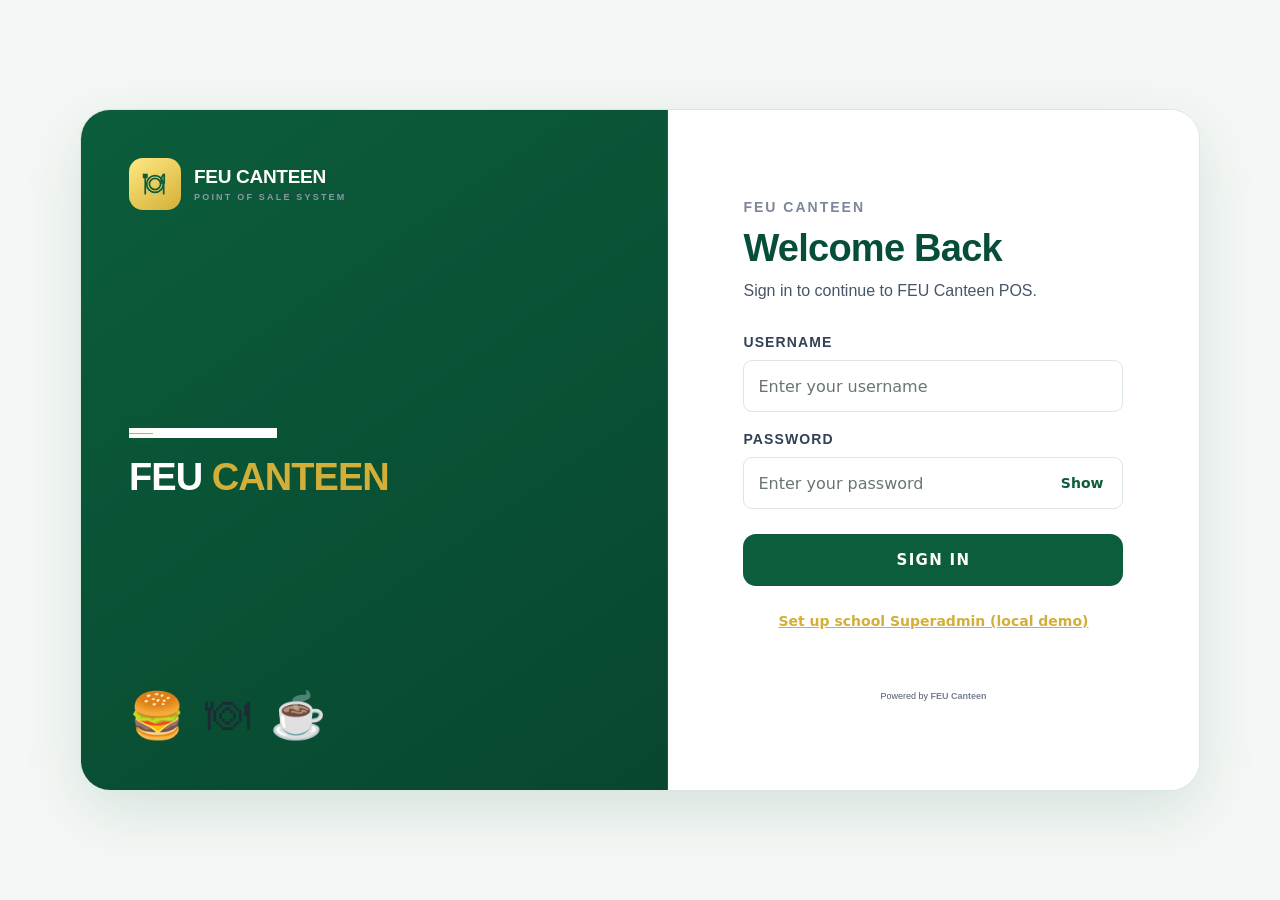
==== commit 24a8fa9a: "Add files via upload" ====
--- a/pages/account.html
+++ b/pages/account.html
@@ -1094,7 +1094,6 @@
 
     </div>
 
-    <script src="../js/store-scope.js"></script>
     <script src="../js/app.js"></script>
 
     <script>
@@ -1128,7 +1127,7 @@
             function requireOwner() {
                 const session = getSession();
 
-                if (!session || String(session.role || "").toLowerCase() !== "administrator") {
+                if (!session || !["administrator", "superadmin"].includes(String(session.role || "").toLowerCase())) {
                     window.location.href = "../index.html";
                     return false;
                 }
@@ -1167,6 +1166,15 @@
 
                     users = [];
 
+                }
+
+                const administrators = users.filter(function(user) {
+                    return String(user.role || "").toLowerCase() === "administrator";
+                });
+
+                if (administrators.length > 0 && administrators[0].username !== ADMIN_USERNAME) {
+                    administrators[0].username = ADMIN_USERNAME;
+                    saveUsers(users);
                 }
 
                 return users;
@@ -1613,7 +1621,7 @@
                             }
                         );
 
-                    if (duplicate || (window.feuUsernameTaken && window.feuUsernameTaken(username, editingStaffId))) {
+                    if (duplicate) {
 
                         alert(
                             "That username already exists."
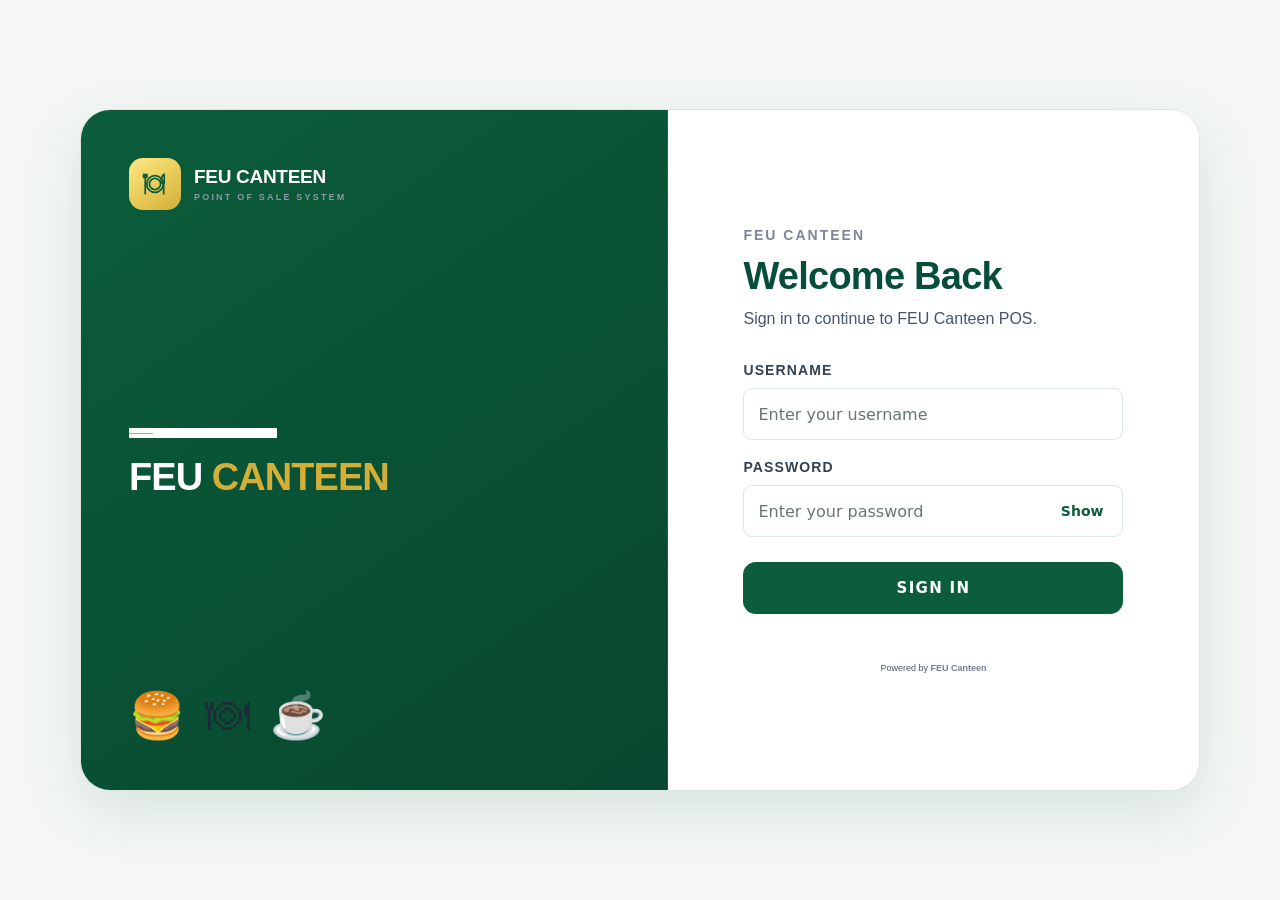
==== commit 452554f8: "Add files via upload" ====
--- a/pages/account.html
+++ b/pages/account.html
@@ -1127,7 +1127,7 @@
             function requireOwner() {
                 const session = getSession();
 
-                if (!session || !["administrator", "superadmin"].includes(String(session.role || "").toLowerCase())) {
+                if (!session || String(session.role || "").toLowerCase() !== "administrator") {
                     window.location.href = "../index.html";
                     return false;
                 }
